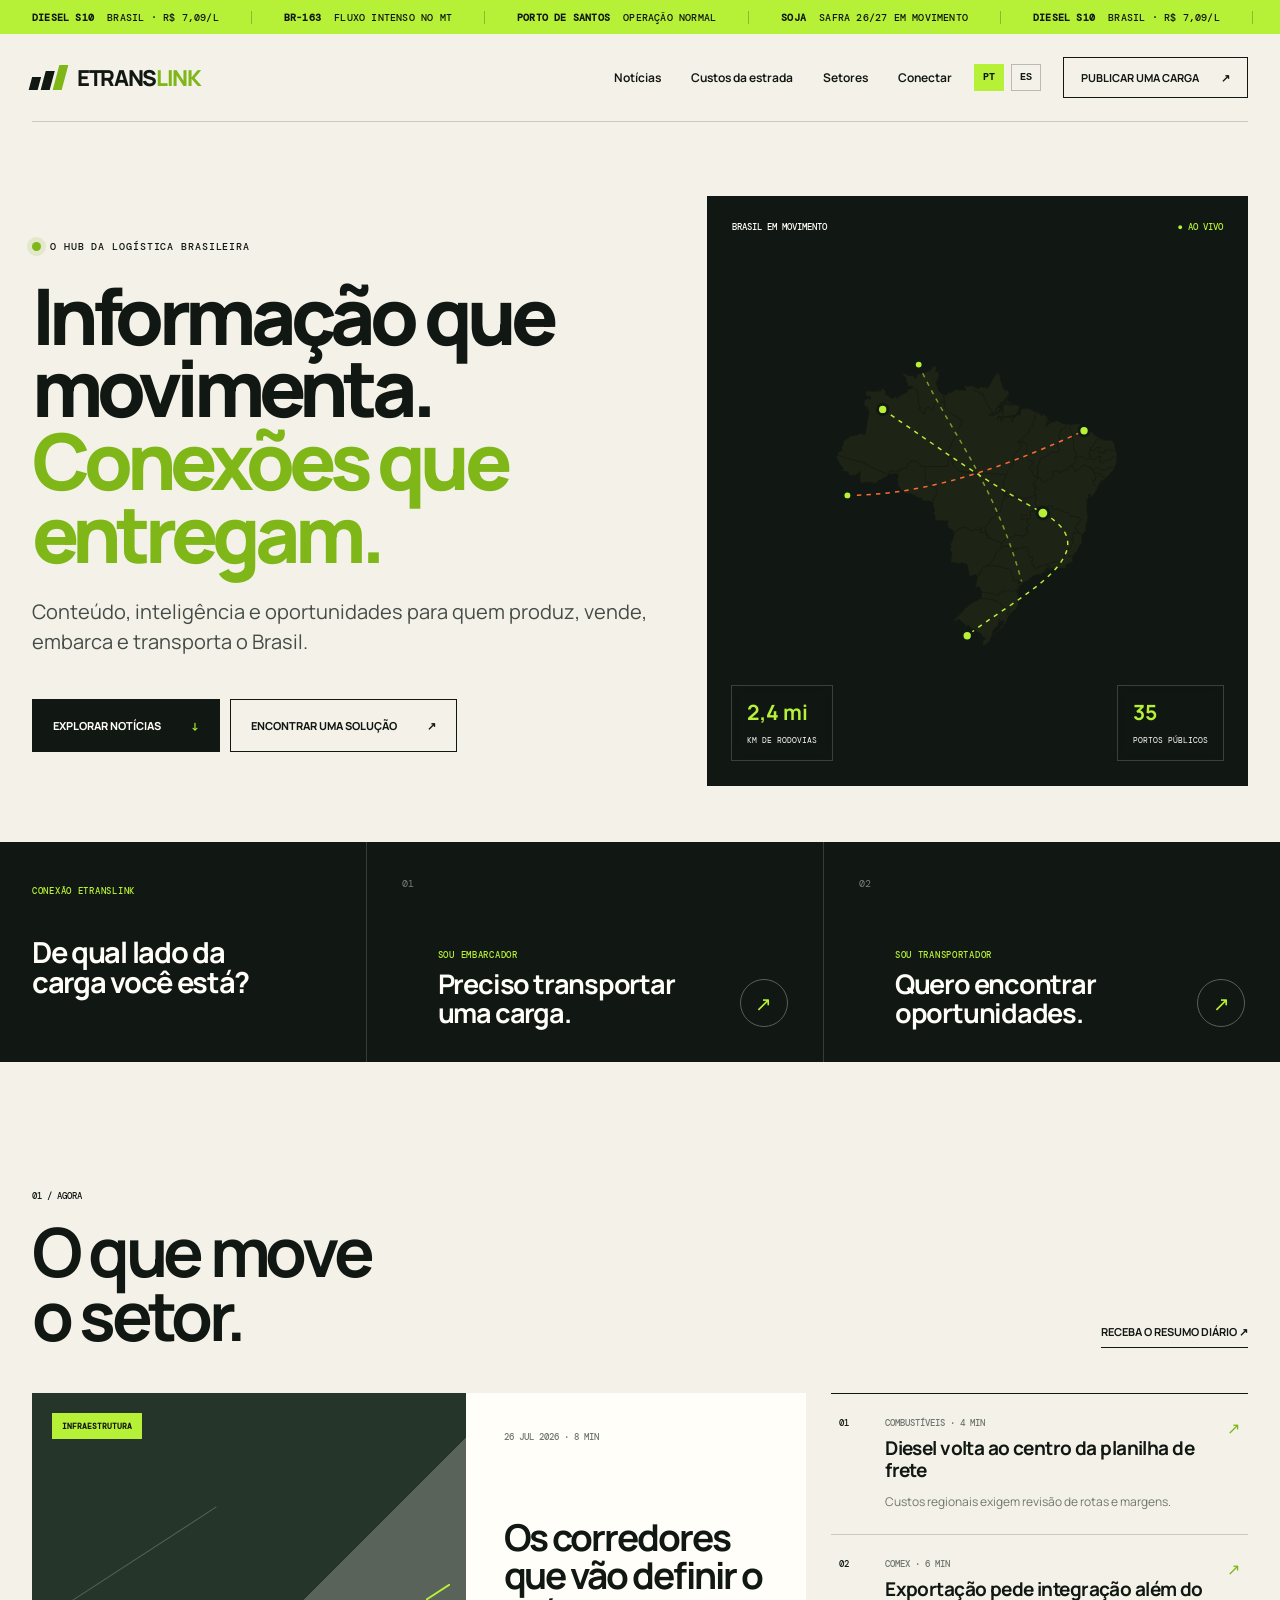
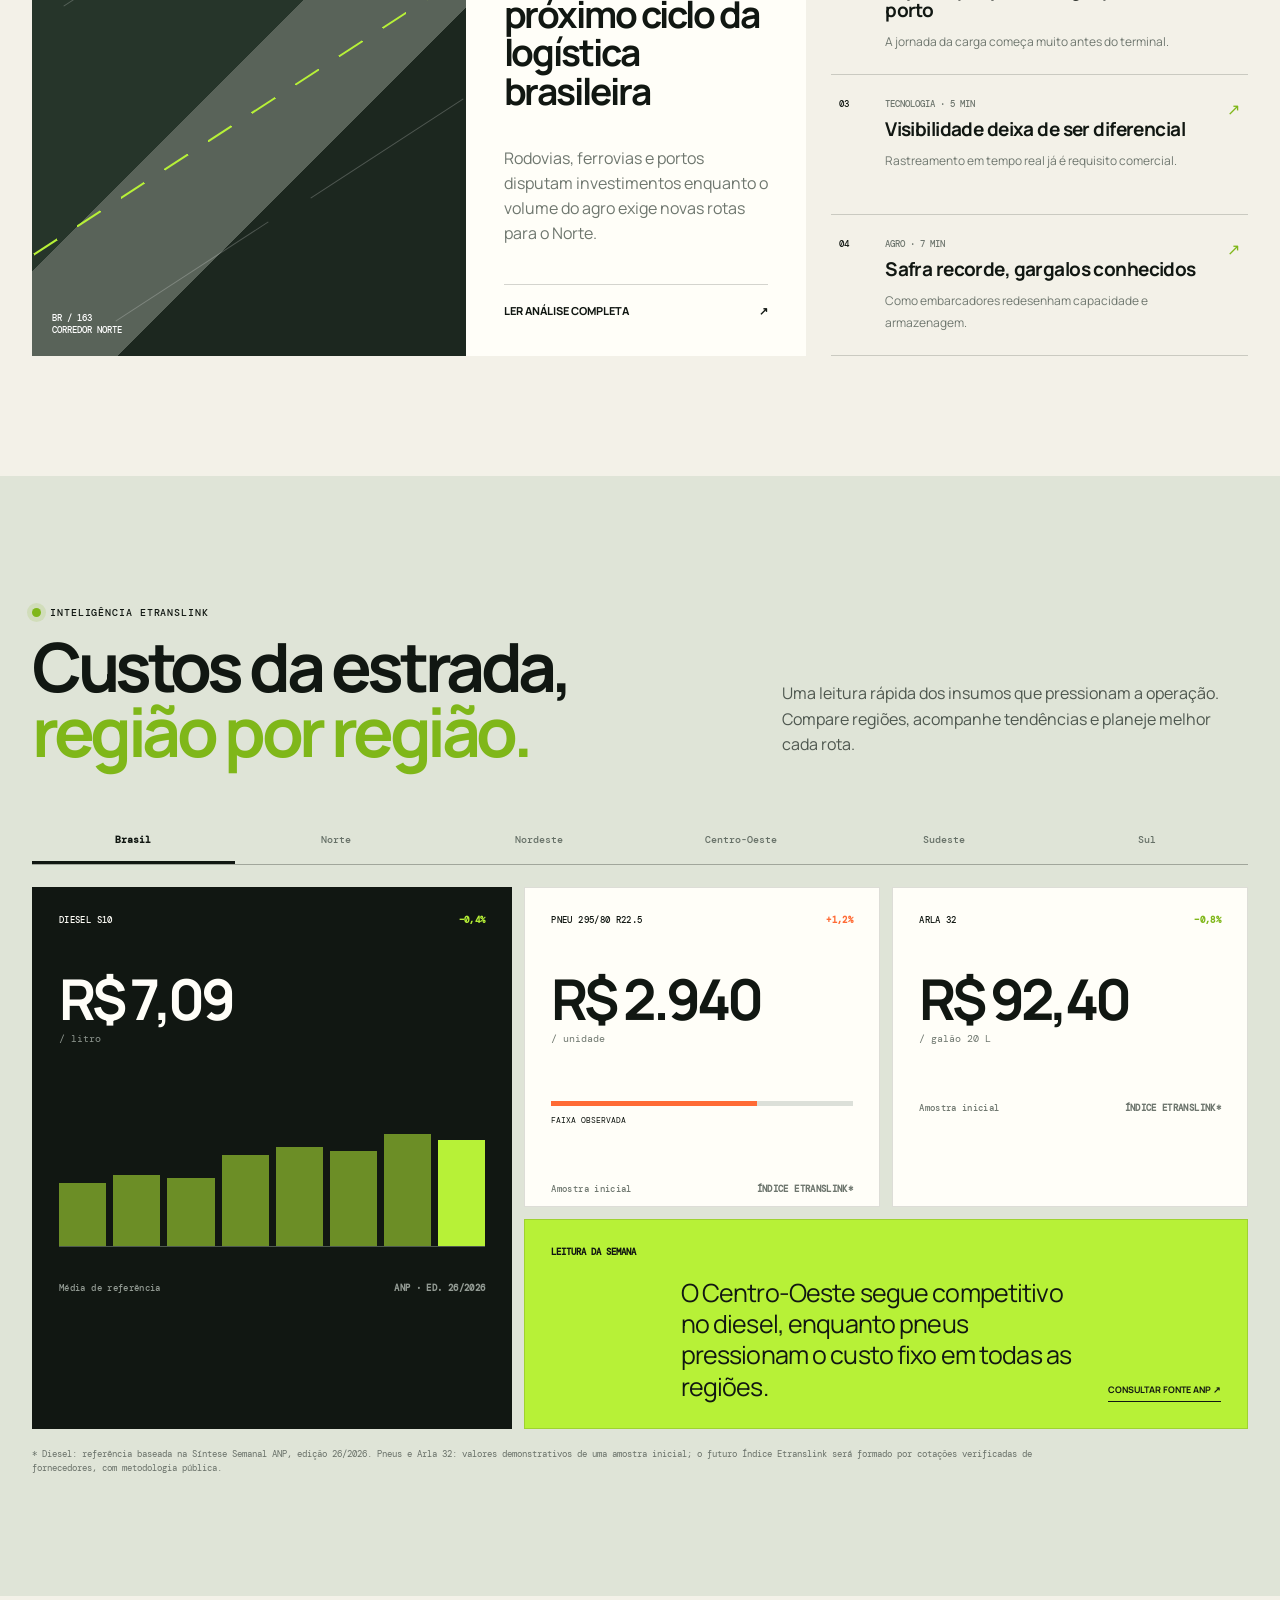
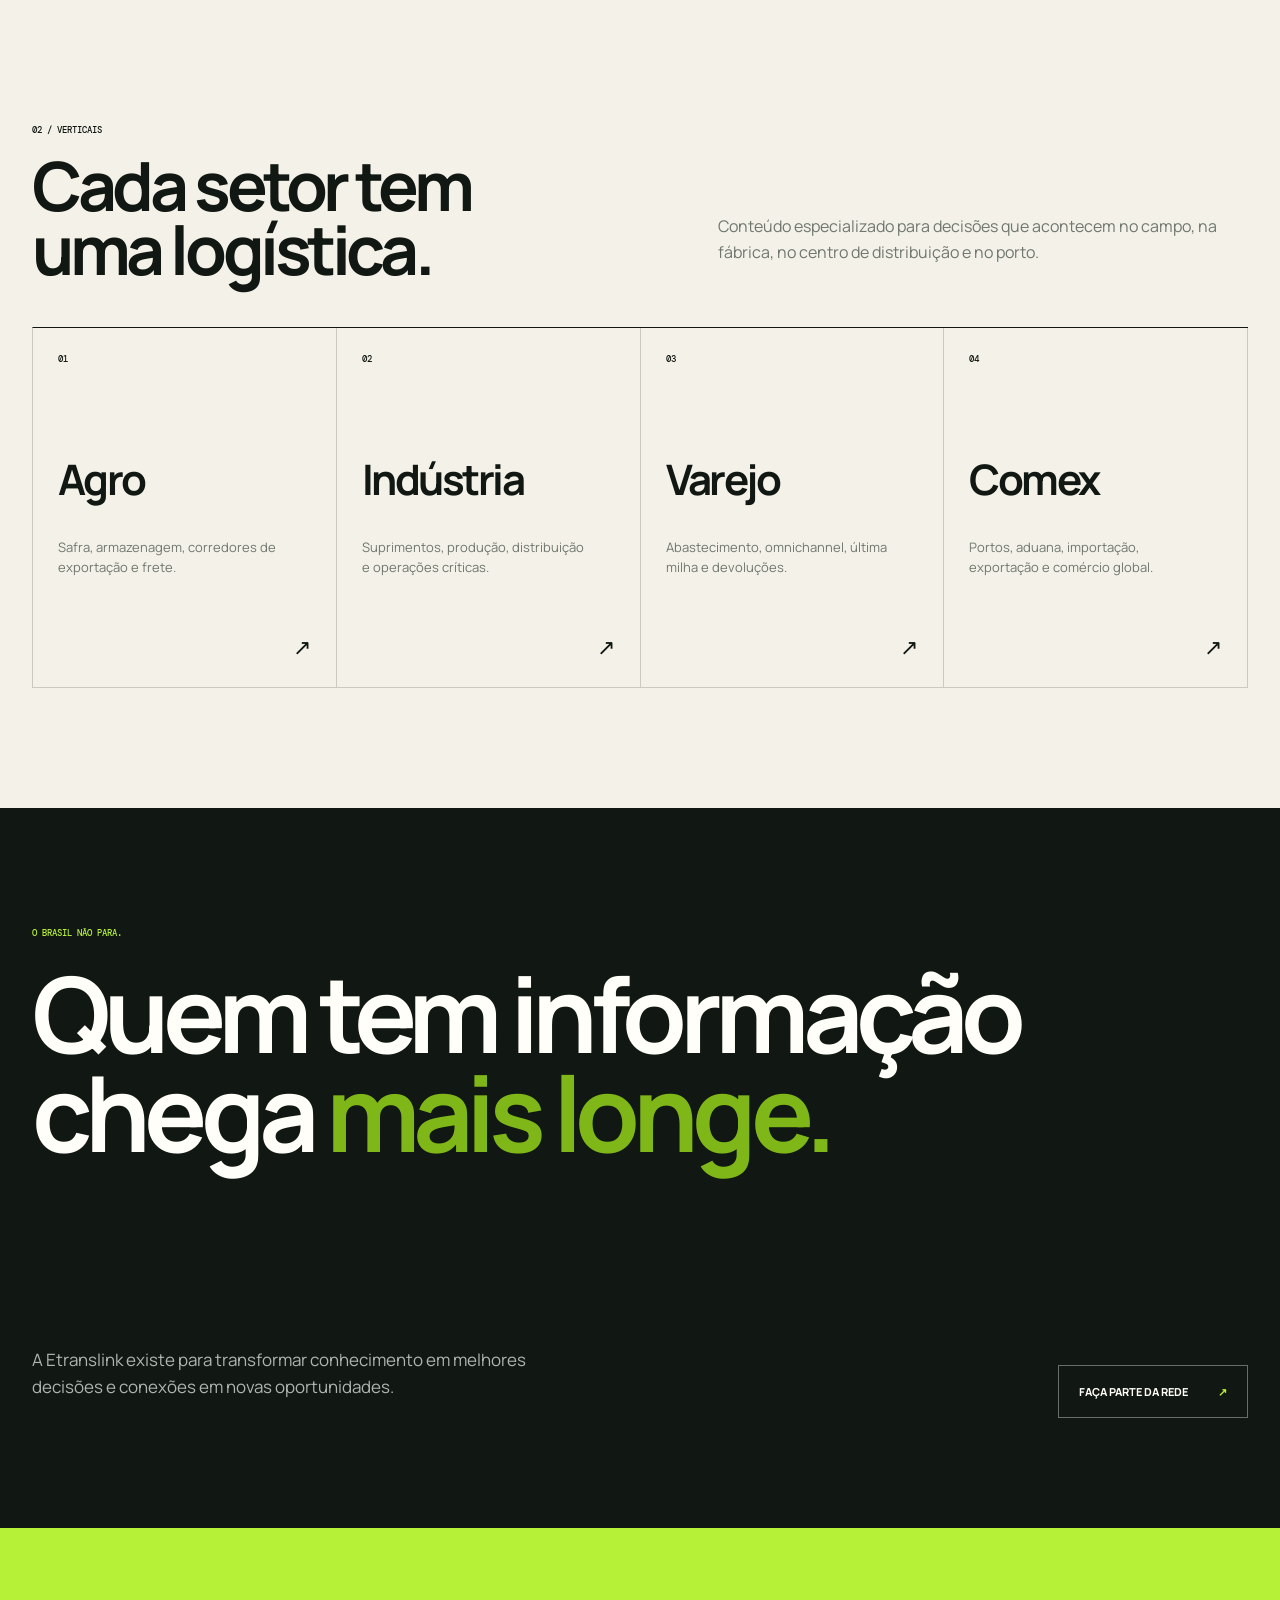
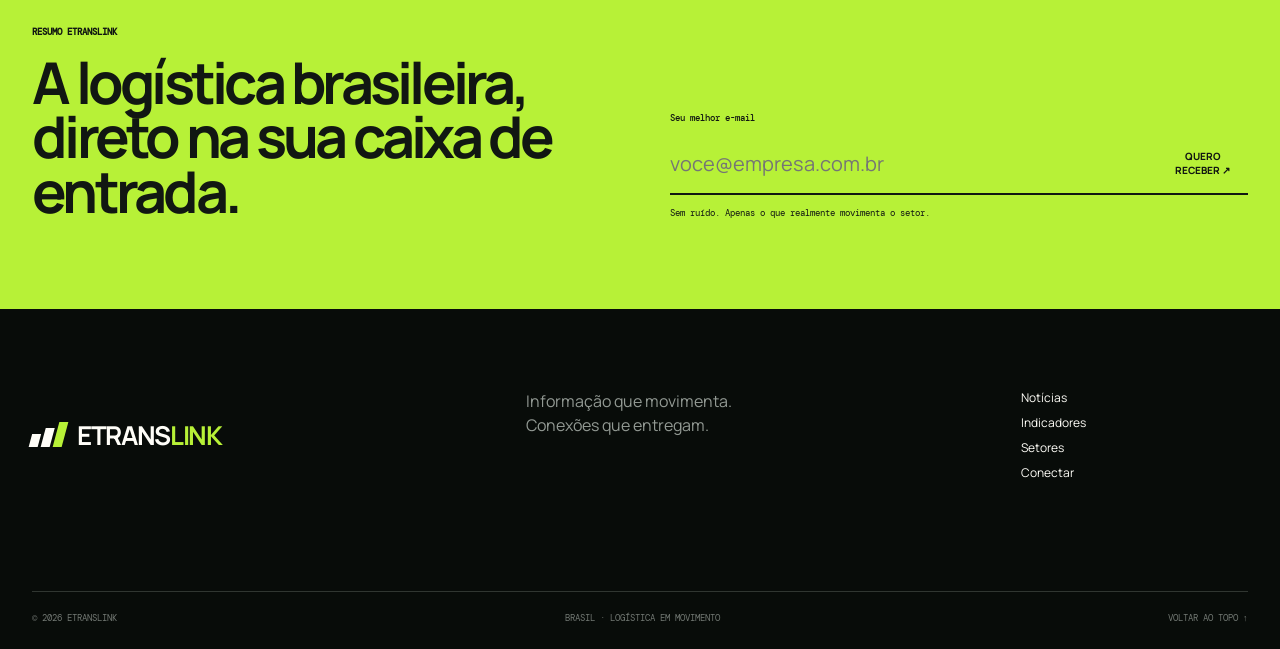
==== index.html @ 665f5305 "Launch Etranslink logistics platform" ====
<!doctype html>
<html lang="pt-BR">
  <head>
    <meta charset="utf-8" />
    <meta name="viewport" content="width=device-width, initial-scale=1" />
    <meta name="theme-color" content="#111712" />
    <meta name="description" content="Etranslink conecta quem produz, embarca e transporta o Brasil com notícias, inteligência de custos e oportunidades logísticas." />
    <meta name="robots" content="index, follow, max-image-preview:large, max-snippet:-1" />
    <title>Etranslink — Informação que movimenta. Conexões que entregam.</title>
    <link rel="canonical" href="https://etranslink.digital/pt-br/" />
    <link rel="alternate" hreflang="pt-BR" href="https://etranslink.digital/pt-br/" />
    <link rel="alternate" hreflang="es-419" href="https://etranslink.digital/es/" />
    <link rel="alternate" hreflang="x-default" href="https://etranslink.digital/pt-br/" />
    <meta property="og:type" content="website" />
    <meta property="og:site_name" content="Etranslink" />
    <meta property="og:title" content="Etranslink — O hub da logística brasileira" />
    <meta property="og:description" content="Notícias, custos da estrada e conexões entre embarcadores e transportadores." />
    <meta property="og:url" content="https://etranslink.digital/pt-br/" />
    <link rel="stylesheet" href="/styles.css?v=4" />
    <script src="/app.js?v=2" defer></script>
    <script type="application/ld+json">
      {
        "@context": "https://schema.org",
        "@type": "NewsMediaOrganization",
        "name": "Etranslink",
        "url": "https://etranslink.digital/",
        "description": "Portal de notícias, inteligência e negócios para a logística brasileira.",
        "areaServed": "BR",
        "knowsAbout": ["Logística", "Transporte rodoviário", "Supply chain", "Agronegócio", "Indústria", "Varejo", "Importação", "Exportação"]
      }
    </script>
  </head>
  <body>
    <a class="skip-link" href="#conteudo">Ir para o conteúdo</a>

    <div class="market-ticker" aria-label="Destaques do mercado">
      <div>
        <span><b>DIESEL S10</b> BRASIL · R$ 7,09/L</span>
        <span><b>BR-163</b> FLUXO INTENSO NO MT</span>
        <span><b>PORTO DE SANTOS</b> OPERAÇÃO NORMAL</span>
        <span><b>SOJA</b> SAFRA 26/27 EM MOVIMENTO</span>
        <span><b>DIESEL S10</b> BRASIL · R$ 7,09/L</span>
        <span><b>BR-163</b> FLUXO INTENSO NO MT</span>
      </div>
    </div>

    <header class="site-header">
      <a class="brand" href="/" aria-label="Etranslink — início">
        <span class="brand-mark" aria-hidden="true"><i></i><i></i><i></i></span>
        <span>ETRANS<em>LINK</em></span>
      </a>
      <nav class="main-nav" aria-label="Navegação principal">
        <a href="#noticias">Notícias</a>
        <a href="#custos">Custos da estrada</a>
        <a href="#setores">Setores</a>
        <a href="#conectar">Conectar</a>
      </nav>
      <nav class="language-nav" aria-label="Idiomas"><a href="/pt-br/" aria-current="page">PT</a><a href="/es/">ES</a></nav>
      <button class="menu-toggle" aria-expanded="false" aria-controls="mobile-nav">Menu</button>
      <a class="header-cta" href="#conectar">Publicar uma carga <span>↗</span></a>
    </header>
    <div class="mobile-nav" id="mobile-nav" hidden>
      <a href="#noticias">Notícias</a>
      <a href="#custos">Custos da estrada</a>
      <a href="#setores">Setores</a>
      <a href="#conectar">Conectar</a>
      <span class="mobile-languages"><a href="/pt-br/" aria-current="page">PT</a><a href="/es/">ES</a></span>
    </div>

    <main id="conteudo">
      <section class="hero">
        <div class="hero-copy">
          <p class="eyebrow"><span></span> O HUB DA LOGÍSTICA BRASILEIRA</p>
          <h1>Informação que movimenta.<br /><em>Conexões que entregam.</em></h1>
          <p class="hero-lead">
            Conteúdo, inteligência e oportunidades para quem produz, vende,
            embarca e transporta o Brasil.
          </p>
          <div class="hero-actions">
            <a class="button primary" href="#noticias">Explorar notícias <span>↓</span></a>
            <a class="button secondary" href="#conectar">Encontrar uma solução <span>↗</span></a>
          </div>
        </div>
        <div class="hero-network" aria-label="Representação da malha logística brasileira">
          <div class="network-label">BRASIL EM MOVIMENTO <b>● AO VIVO</b></div>
          <svg viewBox="0 0 600 560" role="img" aria-label="Mapa do Brasil conectado por rotas logísticas">
            <image class="brazil-map" href="/brazil-map.svg" x="92" y="28" width="410" height="505" preserveAspectRatio="xMidYMid meet" />
            <path class="route route-a" d="M171 152 C248 204 292 239 389 293 S350 409 286 460"/>
            <path class="route route-b" d="M123 269 C213 268 306 245 445 181"/>
            <path class="route route-c" d="M220 91 C259 178 322 247 360 386"/>
            <circle cx="171" cy="152" r="7"/><circle cx="389" cy="293" r="8"/>
            <circle cx="286" cy="460" r="7"/><circle cx="123" cy="269" r="6"/>
            <circle cx="445" cy="181" r="7"/><circle cx="220" cy="91" r="6"/>
          </svg>
          <div class="network-stat stat-one"><strong>2,4 mi</strong><span>km de rodovias</span></div>
          <div class="network-stat stat-two"><strong>35</strong><span>portos públicos</span></div>
          <div class="network-pulse"></div>
        </div>
      </section>

      <section class="quick-connect" id="conectar">
        <div class="quick-title">
          <span>CONEXÃO ETRANSLINK</span>
          <h2>De qual lado da carga você está?</h2>
        </div>
        <article>
          <span class="card-index">01</span>
          <div><p>SOU EMBARCADOR</p><h3>Preciso transportar uma carga.</h3></div>
          <button data-open-form="shipper" aria-label="Abrir formulário para embarcador">↗</button>
        </article>
        <article>
          <span class="card-index">02</span>
          <div><p>SOU TRANSPORTADOR</p><h3>Quero encontrar oportunidades.</h3></div>
          <button data-open-form="carrier" aria-label="Abrir formulário para transportador">↗</button>
        </article>
      </section>

      <section class="editorial" id="noticias">
        <div class="section-head">
          <div><span>01 / AGORA</span><h2>O que move<br />o setor.</h2></div>
          <a href="#newsletter">Receba o resumo diário ↗</a>
        </div>
        <div class="news-grid">
          <article class="lead-story">
            <div class="story-visual road-visual">
              <span class="story-tag">INFRAESTRUTURA</span>
              <div class="road-lines"><i></i><i></i><i></i></div>
              <span class="visual-code">BR / 163<br />CORREDOR NORTE</span>
            </div>
            <div class="story-copy">
              <p>26 JUL 2026 · 8 MIN</p>
              <h3>Os corredores que vão definir o próximo ciclo da logística brasileira</h3>
              <p>Rodovias, ferrovias e portos disputam investimentos enquanto o volume do agro exige novas rotas para o Norte.</p>
              <a href="#newsletter">Ler análise completa <span>↗</span></a>
            </div>
          </article>
          <div class="story-list">
            <article>
              <span class="number">01</span>
              <div><p>COMBUSTÍVEIS · 4 MIN</p><h3>Diesel volta ao centro da planilha de frete</h3><span>Custos regionais exigem revisão de rotas e margens.</span></div>
              <b>↗</b>
            </article>
            <article>
              <span class="number">02</span>
              <div><p>COMEX · 6 MIN</p><h3>Exportação pede integração além do porto</h3><span>A jornada da carga começa muito antes do terminal.</span></div>
              <b>↗</b>
            </article>
            <article>
              <span class="number">03</span>
              <div><p>TECNOLOGIA · 5 MIN</p><h3>Visibilidade deixa de ser diferencial</h3><span>Rastreamento em tempo real já é requisito comercial.</span></div>
              <b>↗</b>
            </article>
            <article>
              <span class="number">04</span>
              <div><p>AGRO · 7 MIN</p><h3>Safra recorde, gargalos conhecidos</h3><span>Como embarcadores redesenham capacidade e armazenagem.</span></div>
              <b>↗</b>
            </article>
          </div>
        </div>
      </section>

      <section class="cost-center" id="custos">
        <div class="cost-heading">
          <div>
            <p class="eyebrow"><span></span> INTELIGÊNCIA ETRANSLINK</p>
            <h2>Custos da estrada,<br /><em>região por região.</em></h2>
          </div>
          <p>Uma leitura rápida dos insumos que pressionam a operação. Compare regiões, acompanhe tendências e planeje melhor cada rota.</p>
        </div>

        <div class="region-tabs" role="tablist" aria-label="Selecione uma região">
          <button class="active" data-region="brasil" role="tab">Brasil</button>
          <button data-region="norte" role="tab">Norte</button>
          <button data-region="nordeste" role="tab">Nordeste</button>
          <button data-region="centro-oeste" role="tab">Centro-Oeste</button>
          <button data-region="sudeste" role="tab">Sudeste</button>
          <button data-region="sul" role="tab">Sul</button>
        </div>

        <div class="cost-bento">
          <article class="metric-card diesel-card">
            <div class="metric-top"><span>DIESEL S10</span><b class="trend" id="diesel-trend">−0,4%</b></div>
            <div class="metric-main"><strong id="diesel-price">R$ 7,09</strong><span>/ litro</span></div>
            <div class="spark-bars" aria-hidden="true"><i></i><i></i><i></i><i></i><i></i><i></i><i></i><i></i></div>
            <div class="metric-foot"><span>Média de referência</span><b>ANP · ED. 26/2026</b></div>
          </article>
          <article class="metric-card tire-card">
            <div class="metric-top"><span>PNEU 295/80 R22.5</span><b class="trend up" id="tire-trend">+1,2%</b></div>
            <div class="metric-main"><strong id="tire-price">R$ 2.940</strong><span>/ unidade</span></div>
            <div class="tire-gauge"><div><span id="tire-gauge"></span></div><small>FAIXA OBSERVADA</small></div>
            <div class="metric-foot"><span>Amostra inicial</span><b>ÍNDICE ETRANSLINK*</b></div>
          </article>
          <article class="metric-card arla-card">
            <div class="metric-top"><span>ARLA 32</span><b class="trend" id="arla-trend">−0,8%</b></div>
            <div class="metric-main"><strong id="arla-price">R$ 92,40</strong><span>/ galão 20 L</span></div>
            <div class="drop-visual" aria-hidden="true"><span>32</span></div>
            <div class="metric-foot"><span>Amostra inicial</span><b>ÍNDICE ETRANSLINK*</b></div>
          </article>
          <article class="metric-card insight-card">
            <span>LEITURA DA SEMANA</span>
            <blockquote id="region-insight">O Centro-Oeste segue competitivo no diesel, enquanto pneus pressionam o custo fixo em todas as regiões.</blockquote>
            <a href="https://www.gov.br/anp/pt-br/assuntos/precos-e-defesa-da-concorrencia/precos/levantamento-de-precos-de-combustiveis-ultimas-semanas-pesquisadas" target="_blank" rel="noopener noreferrer">Consultar fonte ANP ↗</a>
          </article>
        </div>
        <p class="data-note">* Diesel: referência baseada na Síntese Semanal ANP, edição 26/2026. Pneus e Arla 32: valores demonstrativos de uma amostra inicial; o futuro Índice Etranslink será formado por cotações verificadas de fornecedores, com metodologia pública.</p>
      </section>

      <section class="sectors" id="setores">
        <div class="section-head">
          <div><span>02 / VERTICAIS</span><h2>Cada setor tem<br />uma logística.</h2></div>
          <p>Conteúdo especializado para decisões que acontecem no campo, na fábrica, no centro de distribuição e no porto.</p>
        </div>
        <div class="sector-grid">
          <a href="#newsletter"><span>01</span><h3>Agro</h3><p>Safra, armazenagem, corredores de exportação e frete.</p><b>↗</b></a>
          <a href="#newsletter"><span>02</span><h3>Indústria</h3><p>Suprimentos, produção, distribuição e operações críticas.</p><b>↗</b></a>
          <a href="#newsletter"><span>03</span><h3>Varejo</h3><p>Abastecimento, omnichannel, última milha e devoluções.</p><b>↗</b></a>
          <a href="#newsletter"><span>04</span><h3>Comex</h3><p>Portos, aduana, importação, exportação e comércio global.</p><b>↗</b></a>
        </div>
      </section>

      <section class="manifesto">
        <p>O BRASIL NÃO PARA.</p>
        <h2>Quem tem informação<br />chega <em>mais longe.</em></h2>
        <div class="manifesto-bottom">
          <p>A Etranslink existe para transformar conhecimento em melhores decisões e conexões em novas oportunidades.</p>
          <a class="button primary" href="#conectar">Faça parte da rede <span>↗</span></a>
        </div>
      </section>

      <section class="newsletter" id="newsletter">
        <div><span>RESUMO ETRANSLINK</span><h2>A logística brasileira,<br />direto na sua caixa de entrada.</h2></div>
        <form id="newsletter-form">
          <label for="newsletter-email">Seu melhor e-mail</label>
          <div><input id="newsletter-email" type="email" placeholder="voce@empresa.com.br" required /><button type="submit">Quero receber ↗</button></div>
          <small>Sem ruído. Apenas o que realmente movimenta o setor.</small>
        </form>
      </section>
    </main>

    <footer>
      <div class="footer-brand"><span class="brand-mark" aria-hidden="true"><i></i><i></i><i></i></span><strong>ETRANS<em>LINK</em></strong></div>
      <p>Informação que movimenta.<br />Conexões que entregam.</p>
      <div><a href="#noticias">Notícias</a><a href="#custos">Indicadores</a><a href="#setores">Setores</a><a href="#conectar">Conectar</a></div>
      <div class="footer-bottom"><span>© 2026 ETRANSLINK</span><span>BRASIL · LOGÍSTICA EM MOVIMENTO</span><a href="#conteudo">VOLTAR AO TOPO ↑</a></div>
    </footer>

    <dialog class="connection-dialog" id="connection-dialog">
      <button class="dialog-close" aria-label="Fechar formulário">×</button>
      <p class="eyebrow"><span></span> CONEXÃO ETRANSLINK</p>
      <h2 id="dialog-title">Conte sobre sua carga.</h2>
      <p id="dialog-description">Preencha os dados iniciais. A mensagem será organizada para você continuar o atendimento pelo WhatsApp.</p>
      <form id="connection-form">
        <input type="hidden" id="profile-type" value="Embarcador" />
        <label>Nome ou empresa<input id="contact-name" required placeholder="Como podemos chamar você?" /></label>
        <div class="form-row">
          <label>Origem<input id="cargo-origin" required placeholder="Cidade / UF" /></label>
          <label>Destino<input id="cargo-destination" required placeholder="Cidade / UF" /></label>
        </div>
        <label>O que você precisa?<textarea id="cargo-details" required placeholder="Tipo de carga, veículo, frequência ou área de atuação"></textarea></label>
        <button class="button primary" type="submit">Continuar pelo WhatsApp <span>↗</span></button>
      </form>
    </dialog>

    <div class="toast" id="toast" role="status" aria-live="polite"></div>
  </body>
</html>
---- styles.css ----
@import url("https://fonts.googleapis.com/css2?family=DM+Mono:wght@400;500&family=Manrope:wght@400;500;600;700;800&display=swap");

:root {
  --ink: #111712;
  --paper: #f3f1e8;
  --white: #fffef8;
  --green: #b7f137;
  --green-dark: #7fb719;
  --orange: #ff6b35;
  --deep-ink: #0d1510;
  --forest: #162119;
  --signal-green: #d1ff43;
  --text-inverse: #f7f8f3;
  --text-inverse-muted: #b5c0b7;
  --muted: #6f776f;
  --line: rgba(17, 23, 18, 0.18);
  --page: min(1480px, calc(100% - 64px));
}

* { box-sizing: border-box; }
html { scroll-behavior: smooth; }
body {
  margin: 0;
  overflow-x: hidden;
  background: var(--paper);
  color: var(--ink);
  font-family: "Manrope", Arial, sans-serif;
  text-rendering: optimizeLegibility;
}
a { color: inherit; text-decoration: none; }
button, input, textarea { font: inherit; }
button { color: inherit; }
.skip-link {
  position: fixed; z-index: 2000; top: 8px; left: 8px;
  padding: 10px 14px; background: var(--green); color: var(--ink);
  transform: translateY(-150%);
}
.skip-link:focus { transform: none; }

.market-ticker {
  height: 34px; overflow: hidden; background: var(--green);
  font: 500 10px "DM Mono", monospace; letter-spacing: .02em;
}
.market-ticker > div {
  width: max-content; height: 100%; display: flex; align-items: center;
  animation: ticker 35s linear infinite;
}
.market-ticker span { padding: 0 32px; border-right: 1px solid rgba(17,23,18,.25); }
.market-ticker b { margin-right: 7px; }
@keyframes ticker { to { transform: translateX(-50%); } }

.site-header {
  width: var(--page); height: 88px; margin: auto;
  display: grid; grid-template-columns: 1fr auto auto auto; gap: 22px; align-items: center;
  border-bottom: 1px solid var(--line);
}
.brand, .footer-brand { display: flex; align-items: center; gap: 11px; font-size: 22px; font-weight: 800; letter-spacing: -.06em; }
.brand em, .footer-brand em { color: var(--green-dark); font-style: normal; }
.brand-mark { width: 34px; height: 25px; display: flex; align-items: flex-end; gap: 3px; transform: skewX(-15deg); }
.brand-mark i { display: block; width: 9px; background: var(--ink); }
.brand-mark i:nth-child(1) { height: 13px; }
.brand-mark i:nth-child(2) { height: 19px; }
.brand-mark i:nth-child(3) { height: 25px; background: var(--green-dark); }
.main-nav { display: flex; gap: 30px; font-size: 12px; font-weight: 650; }
.language-nav { display: flex; gap: 7px; font: 700 10px "Space Mono", monospace; }
.language-nav a { padding: 7px 8px; border: 1px solid rgba(17,23,18,.25); }
.language-nav a[aria-current="page"] { color: var(--ink); background: var(--green); border-color: var(--green); }
.mobile-languages { display: flex; gap: 8px; padding-top: 10px; border-top: 1px solid rgba(255,255,255,.18); }
.mobile-languages a { padding: 7px 12px; border: 1px solid rgba(255,255,255,.28); }
.mobile-languages a[aria-current="page"] { color: var(--ink); background: var(--green); }
.main-nav a { position: relative; }
.main-nav a::after { content: ""; position: absolute; left: 0; right: 100%; bottom: -7px; height: 2px; background: var(--green-dark); transition: right .2s; }
.main-nav a:hover::after { right: 0; }
.header-cta { justify-self: end; padding: 12px 17px; border: 1px solid var(--ink); font-size: 11px; font-weight: 700; text-transform: uppercase; }
.header-cta span { margin-left: 20px; }
.menu-toggle, .mobile-nav { display: none; }

.hero {
  width: var(--page); min-height: 720px; margin: auto; padding: 74px 0 56px;
  display: grid; grid-template-columns: 1.08fr .92fr; gap: 40px;
}
.hero-copy { align-self: center; }
.eyebrow { display: flex; align-items: center; gap: 9px; font: 500 10px "DM Mono", monospace; letter-spacing: .09em; }
.eyebrow > span { width: 9px; height: 9px; border-radius: 50%; background: var(--green-dark); box-shadow: 0 0 0 5px rgba(127,183,25,.15); }
.hero h1 {
  max-width: 850px; margin: 26px 0 28px; font-size: clamp(58px, 6.1vw, 102px);
  line-height: .93; letter-spacing: -.075em; font-weight: 800;
}
.hero h1 em, .cost-heading h2 em, .manifesto h2 em { color: var(--green-dark); font-style: normal; }
.hero-lead { max-width: 650px; font-size: 20px; line-height: 1.5; color: #454c46; }
.hero-actions { margin-top: 42px; display: flex; gap: 10px; }
.button {
  min-height: 53px; padding: 0 20px; display: inline-flex; align-items: center; justify-content: space-between; gap: 30px;
  border: 1px solid var(--ink); font-size: 11px; font-weight: 750; text-transform: uppercase; cursor: pointer;
}
.button.primary { background: var(--ink); color: var(--white); }
.button.primary span { color: var(--green); }
.button.secondary { background: transparent; }
.hero-network {
  position: relative; min-height: 580px; overflow: hidden;
  background: var(--ink); color: var(--white);
}
.network-label { position: absolute; z-index: 2; top: 25px; left: 25px; right: 25px; display: flex; justify-content: space-between; font: 500 9px "DM Mono", monospace; }
.network-label b { color: var(--green); font-weight: 500; }
.hero-network svg { width: 100%; height: 100%; padding: 55px 50px 30px; }
.country { fill: #1a251c; stroke: rgba(183,241,55,.45); stroke-width: 1; }
.brazil-map, .south-america-map { opacity: .38; filter: invert(90%) sepia(22%) saturate(722%) hue-rotate(36deg) brightness(96%); }
.country-price-grid { margin-top: 55px; display: grid; grid-template-columns: repeat(4, 1fr); border-top: 1px solid rgba(255,255,255,.22); border-left: 1px solid rgba(255,255,255,.22); }
.country-price-grid article { min-height: 190px; padding: 22px; display: flex; flex-direction: column; justify-content: space-between; border-right: 1px solid rgba(255,255,255,.22); border-bottom: 1px solid rgba(255,255,255,.22); }
.country-price-grid span, .country-price-grid small, .continental-insight span { font: 500 9px "DM Mono", monospace; letter-spacing: .05em; }
.country-price-grid strong { color: var(--green); font-size: clamp(25px, 2.5vw, 40px); letter-spacing: -.05em; }
.country-price-grid small { color: rgba(255,255,255,.58); line-height: 1.5; }
.continental-insight { margin-top: 18px; padding: 30px; display: grid; grid-template-columns: .6fr 1.4fr; gap: 30px; color: var(--ink); background: var(--green); }
.continental-insight blockquote { max-width: 800px; margin: 0; font-size: clamp(20px, 2.5vw, 35px); line-height: 1.15; letter-spacing: -.04em; }
.south-america-cost { color: var(--text-inverse); background: var(--deep-ink); }
.south-america-cost .cost-heading > p { color: #bdc8bf; }
.south-america-cost .eyebrow { color: var(--signal-green); }
.south-america-cost .country-price-grid { border-color: #405044; }
.south-america-cost .country-price-grid article {
  color: var(--text-inverse);
  background: var(--forest);
  border-color: #405044;
  transition: background .2s ease, transform .2s ease;
}
.south-america-cost .country-price-grid article:hover { z-index: 1; background: #1d2b20; transform: translateY(-3px); }
.south-america-cost .country-price-grid span { color: var(--text-inverse); font-weight: 600; }
.south-america-cost .country-price-grid strong { color: var(--signal-green); }
.south-america-cost .country-price-grid small { color: var(--text-inverse-muted); }
.south-america-cost .continental-insight { color: var(--deep-ink); background: var(--signal-green); }
.south-america-cost .data-note { color: #aeb9b0; }
.route { fill: none; stroke: var(--green); stroke-width: 2; stroke-dasharray: 6 7; animation: dash 18s linear infinite; }
.route-b { stroke: var(--orange); animation-duration: 25s; }
.route-c { opacity: .6; animation-duration: 12s; }
.hero-network circle { fill: var(--green); stroke: var(--ink); stroke-width: 4; }
@keyframes dash { to { stroke-dashoffset: -200; } }
.network-stat { position: absolute; z-index: 2; padding: 12px 15px; border: 1px solid rgba(255,255,255,.18); background: rgba(17,23,18,.82); backdrop-filter: blur(5px); }
.network-stat strong { display: block; color: var(--green); font-size: 21px; }
.network-stat span { font: 400 8px "DM Mono", monospace; text-transform: uppercase; }
.stat-one { left: 24px; bottom: 25px; }
.stat-two { right: 24px; bottom: 25px; }

.quick-connect {
  display: grid; grid-template-columns: .8fr 1fr 1fr; background: var(--ink); color: var(--white);
}
.quick-title, .quick-connect article { min-height: 220px; padding: 35px max(32px, calc((100vw - 1480px) / 2)); }
.quick-title { padding-right: 35px; }
.quick-title span, .quick-connect article p { color: var(--green); font: 500 9px "DM Mono", monospace; letter-spacing: .08em; }
.quick-title h2 { margin: 38px 0 0; max-width: 260px; font-size: 29px; line-height: 1.05; letter-spacing: -.045em; }
.quick-connect article {
  padding-left: 35px; padding-right: 35px; display: grid; grid-template-columns: auto 1fr auto; gap: 24px; align-items: end;
  border-left: 1px solid rgba(255,255,255,.16); transition: background .25s;
}
.quick-connect article:hover { background: #1a241c; }
.card-index { align-self: start; font: 400 10px "DM Mono", monospace; color: #788078; }
.quick-connect article h3 { max-width: 290px; margin: 8px 0 0; font-size: 27px; line-height: 1.05; letter-spacing: -.045em; }
.quick-connect article button { width: 48px; height: 48px; border: 1px solid #586059; border-radius: 50%; background: transparent; color: var(--green); font-size: 20px; cursor: pointer; }

.editorial, .cost-center, .sectors { width: var(--page); margin: auto; padding: 120px 0; }
.section-head { margin-bottom: 45px; display: grid; grid-template-columns: 1fr 1fr; align-items: end; gap: 40px; }
.section-head > div > span, .cost-heading + *, .quick-title > span { font: 500 9px "DM Mono", monospace; }
.section-head h2, .cost-heading h2, .manifesto h2, .newsletter h2 { margin: 15px 0 0; font-size: clamp(46px, 5.3vw, 80px); line-height: .95; letter-spacing: -.065em; }
.section-head > a { justify-self: end; padding-bottom: 8px; border-bottom: 1px solid var(--ink); font-size: 11px; font-weight: 700; text-transform: uppercase; }
.news-grid { display: grid; grid-template-columns: 1.3fr .7fr; gap: 25px; }
.lead-story { display: grid; grid-template-columns: 1.12fr .88fr; min-height: 560px; background: var(--white); }
.story-visual { position: relative; overflow: hidden; min-height: 430px; background: #cad0c5; }
.story-tag { position: absolute; z-index: 2; top: 20px; left: 20px; padding: 8px 10px; background: var(--green); font: 600 8px "DM Mono", monospace; }
.road-lines { position: absolute; inset: 0; background: linear-gradient(135deg, #26352a 0 48%, #596359 48% 65%, #1c271f 65%); }
.road-lines::before { content: ""; position: absolute; width: 190%; height: 2px; left: -35%; top: 52%; background: repeating-linear-gradient(90deg, var(--green) 0 28px, transparent 28px 52px); transform: rotate(-33deg); }
.road-lines i { position: absolute; width: 42%; height: 1px; background: rgba(255,255,255,.22); transform: rotate(-33deg); }
.road-lines i:nth-child(1) { left: 4%; top: 29%; }.road-lines i:nth-child(2) { right: -3%; top: 63%; }.road-lines i:nth-child(3) { left: 16%; bottom: 15%; }
.visual-code { position: absolute; z-index: 2; bottom: 20px; left: 20px; color: white; font: 500 9px "DM Mono", monospace; }
.story-copy { padding: 38px; display: flex; flex-direction: column; }
.story-copy > p:first-child, .story-list article p { margin: 0; font: 500 9px "DM Mono", monospace; color: var(--muted); }
.story-copy h3 { margin: 75px 0 20px; font-size: 37px; line-height: 1.04; letter-spacing: -.055em; }
.story-copy > p:not(:first-child) { color: var(--muted); line-height: 1.55; }
.story-copy a { margin-top: auto; padding-top: 18px; display: flex; justify-content: space-between; border-top: 1px solid var(--line); font-size: 11px; font-weight: 750; text-transform: uppercase; }
.story-list { border-top: 1px solid var(--ink); }
.story-list article { min-height: 140px; padding: 23px 8px; display: grid; grid-template-columns: 28px 1fr auto; gap: 18px; border-bottom: 1px solid var(--line); }
.story-list .number { font: 500 9px "DM Mono", monospace; }
.story-list h3 { margin: 9px 0 7px; font-size: 19px; line-height: 1.15; letter-spacing: -.03em; }
.story-list article div > span { color: var(--muted); font-size: 12px; }
.story-list article > b { color: var(--green-dark); font-weight: 500; }

.cost-center { width: 100%; padding: 120px max(32px, calc((100% - 1480px) / 2)); background: #dfe4d7; }
.cost-heading { display: grid; grid-template-columns: 1.2fr .8fr; gap: 50px; align-items: end; }
.cost-heading > p { max-width: 570px; margin: 0 0 5px auto; color: #4e574f; font-size: 16px; line-height: 1.6; }
.region-tabs { margin: 55px 0 22px; display: flex; overflow-x: auto; border-bottom: 1px solid rgba(17,23,18,.3); }
.region-tabs button { flex: 1; min-width: 110px; padding: 15px 12px; border: 0; border-bottom: 3px solid transparent; background: transparent; color: #667067; font: 500 10px "DM Mono", monospace; cursor: pointer; }
.region-tabs button.active { border-color: var(--ink); color: var(--ink); font-weight: 600; }
.cost-bento { display: grid; grid-template-columns: 1.35fr 1fr 1fr; grid-template-rows: 320px 210px; gap: 12px; }
.metric-card { padding: 26px; background: var(--white); border: 1px solid rgba(17,23,18,.14); }
.diesel-card { grid-row: span 2; background: var(--ink); color: var(--white); }
.insight-card { grid-column: 2 / 4; background: var(--green); }
.metric-top, .metric-foot { display: flex; justify-content: space-between; font: 500 9px "DM Mono", monospace; letter-spacing: .04em; }
.trend { color: var(--green-dark); }.diesel-card .trend { color: var(--green); }.trend.up { color: var(--orange); }
.metric-main { margin-top: 48px; }
.metric-main strong { display: block; font-size: clamp(43px, 4.4vw, 70px); line-height: .9; letter-spacing: -.07em; }
.metric-main span { color: var(--muted); font: 400 10px "DM Mono", monospace; }
.diesel-card .metric-main span { color: #8d958e; }
.spark-bars { height: 140px; margin: 60px 0 35px; display: flex; align-items: end; gap: 7px; border-bottom: 1px solid #4e594f; }
.spark-bars i { flex: 1; height: 45%; background: var(--green); opacity: .55; transition: height .4s; }
.spark-bars i:nth-child(2) { height: 51%; }.spark-bars i:nth-child(3) { height: 49%; }.spark-bars i:nth-child(4) { height: 65%; }.spark-bars i:nth-child(5) { height: 71%; }.spark-bars i:nth-child(6) { height: 68%; }.spark-bars i:nth-child(7) { height: 80%; }.spark-bars i:nth-child(8) { height: 76%; opacity: 1; }
.metric-foot { margin-top: auto; color: #929a93; }
.tire-gauge { margin-top: 54px; }
.tire-gauge > div { height: 5px; background: #dce0d9; }
.tire-gauge > div span { display: block; width: 68%; height: 100%; background: var(--orange); transition: width .4s; }
.tire-gauge small { font: 400 8px "DM Mono", monospace; }
.tire-card .metric-foot, .arla-card .metric-foot { margin-top: 55px; color: var(--muted); }
.drop-visual { position: absolute; display: none; }
.insight-card { display: grid; grid-template-columns: .3fr 1.2fr auto; gap: 30px; align-items: end; }
.insight-card > span { align-self: start; font: 600 9px "DM Mono", monospace; }
.insight-card blockquote { margin: 0; font-size: 25px; line-height: 1.25; letter-spacing: -.035em; }
.insight-card a { padding-bottom: 5px; border-bottom: 1px solid var(--ink); font-size: 9px; font-weight: 700; text-transform: uppercase; }
.data-note { max-width: 1040px; margin: 18px 0 0; color: #687068; font: 400 9px/1.6 "DM Mono", monospace; }

.sectors .section-head > p { max-width: 530px; justify-self: end; color: var(--muted); line-height: 1.6; }
.sector-grid { display: grid; grid-template-columns: repeat(4, 1fr); border-top: 1px solid var(--ink); border-left: 1px solid var(--line); }
.sector-grid a { min-height: 360px; padding: 25px; display: flex; flex-direction: column; border-right: 1px solid var(--line); border-bottom: 1px solid var(--line); transition: background .25s; }
.sector-grid a:hover { background: var(--green); }
.sector-grid span { font: 500 9px "DM Mono", monospace; }
.sector-grid h3 { margin: 85px 0 16px; font-size: 42px; letter-spacing: -.06em; }
.sector-grid p { max-width: 230px; color: var(--muted); font-size: 13px; line-height: 1.55; }
.sector-grid b { margin-top: auto; align-self: end; font-size: 22px; font-weight: 400; }
.manifesto { min-height: 720px; padding: 110px max(32px, calc((100% - 1480px) / 2)); display: flex; flex-direction: column; background: var(--ink); color: var(--white); }
.manifesto > p { color: var(--green); font: 500 9px "DM Mono", monospace; }
.manifesto h2 { font-size: clamp(62px, 8.2vw, 128px); }
.manifesto-bottom { margin-top: auto; display: flex; align-items: end; justify-content: space-between; }
.manifesto-bottom > p { max-width: 510px; color: #aeb5af; font-size: 17px; line-height: 1.6; }
.manifesto .button { border-color: #667068; }
.newsletter { padding: 90px max(32px, calc((100% - 1480px) / 2)); display: grid; grid-template-columns: 1fr 1fr; gap: 60px; background: var(--green); }
.newsletter > div > span { font: 600 9px "DM Mono", monospace; }
.newsletter h2 { font-size: clamp(38px, 4.5vw, 68px); }
.newsletter form { align-self: end; }
.newsletter label { display: block; margin-bottom: 10px; font: 500 9px "DM Mono", monospace; }
.newsletter form > div { display: flex; border-bottom: 2px solid var(--ink); }
.newsletter input { width: 100%; padding: 16px 0; border: 0; outline: 0; background: transparent; font-size: 20px; }
.newsletter button { border: 0; background: transparent; font-size: 10px; font-weight: 750; text-transform: uppercase; cursor: pointer; }
.newsletter small { display: block; margin-top: 12px; font: 400 9px "DM Mono", monospace; }
footer { padding: 80px max(32px, calc((100% - 1480px) / 2)) 25px; display: grid; grid-template-columns: 1fr 1fr .5fr; gap: 40px; background: #080c09; color: var(--white); }
.footer-brand .brand-mark i { background: var(--white); }.footer-brand .brand-mark i:last-child { background: var(--green); }
.footer-brand strong { font-size: 26px; }.footer-brand em { color: var(--green); }
footer > p { margin: 0; color: #929993; line-height: 1.5; }
footer > div:nth-child(3) { display: grid; gap: 8px; font-size: 12px; }
.footer-bottom { grid-column: 1 / -1; margin-top: 70px; padding-top: 20px; display: flex; justify-content: space-between; border-top: 1px solid #303631; color: #727873; font: 400 9px "DM Mono", monospace; }
.connection-dialog { width: min(680px, calc(100% - 30px)); padding: 42px; border: 0; background: var(--paper); color: var(--ink); }
.connection-dialog::backdrop { background: rgba(8,12,9,.75); backdrop-filter: blur(5px); }
.dialog-close { position: absolute; top: 17px; right: 20px; border: 0; background: transparent; font-size: 28px; cursor: pointer; }
.connection-dialog h2 { margin: 25px 0 8px; font-size: 44px; letter-spacing: -.06em; }
.connection-dialog > p:not(.eyebrow) { color: var(--muted); line-height: 1.5; }
.connection-dialog form { margin-top: 30px; display: grid; gap: 17px; }
.connection-dialog label { display: grid; gap: 7px; font: 500 9px "DM Mono", monospace; text-transform: uppercase; }
.connection-dialog input, .connection-dialog textarea { width: 100%; padding: 13px 0; border: 0; border-bottom: 1px solid #9ca19b; outline: 0; background: transparent; font-family: "Manrope", sans-serif; font-size: 15px; text-transform: none; }
.connection-dialog textarea { min-height: 90px; resize: vertical; }
.form-row { display: grid; grid-template-columns: 1fr 1fr; gap: 20px; }
.connection-dialog .button { width: 100%; margin-top: 12px; }
.toast { position: fixed; z-index: 1000; left: 50%; bottom: 25px; padding: 13px 18px; background: var(--ink); color: var(--white); font-size: 12px; transform: translate(-50%, 140%); transition: transform .3s; }
.toast.show { transform: translate(-50%, 0); }

@media (max-width: 1050px) {
  :root { --page: calc(100% - 36px); }
  .site-header { grid-template-columns: 1fr auto; }
  .main-nav, .header-cta, .language-nav { display: none; }
  .menu-toggle { display: block; border: 0; background: transparent; font-size: 11px; font-weight: 700; text-transform: uppercase; }
  .mobile-nav { position: absolute; z-index: 20; left: 18px; right: 18px; padding: 22px; background: var(--ink); color: var(--white); }
  .mobile-nav:not([hidden]) { display: grid; gap: 16px; }
  .hero { min-height: auto; grid-template-columns: 1fr; }
  .hero-network { min-height: 520px; }
  .quick-connect { grid-template-columns: 1fr 1fr; }
  .quick-title { grid-column: 1 / -1; min-height: 150px; }
  .quick-title h2 { margin-top: 24px; }
  .news-grid { grid-template-columns: 1fr; }
  .cost-bento { grid-template-columns: 1fr 1fr; grid-template-rows: 480px 300px 210px; }
  .diesel-card { grid-column: 1 / -1; grid-row: auto; }
  .insight-card { grid-column: 1 / -1; }
  .sector-grid { grid-template-columns: 1fr 1fr; }
  .country-price-grid { grid-template-columns: repeat(2, 1fr); }
}

@media (max-width: 680px) {
  :root { --page: calc(100% - 28px); }
  .market-ticker { height: 30px; }
  .site-header { height: 70px; }
  .hero { padding-top: 50px; }
  .hero h1 { font-size: 51px; }
  .hero-lead { font-size: 16px; }
  .hero-actions { display: grid; }
  .hero-network { min-height: 430px; }
  .hero-network svg { padding: 60px 15px 40px; }
  .country-price-grid { grid-template-columns: 1fr; }
  .continental-insight { grid-template-columns: 1fr; }
  .quick-connect { grid-template-columns: 1fr; }
  .quick-title { grid-column: auto; }
  .quick-connect article { min-height: 190px; border-left: 0; border-top: 1px solid rgba(255,255,255,.16); }
  .editorial, .sectors { padding: 80px 0; }
  .section-head, .cost-heading, .newsletter { grid-template-columns: 1fr; }
  .section-head > a, .sectors .section-head > p { justify-self: start; }
  .lead-story { grid-template-columns: 1fr; }
  .story-copy h3 { margin-top: 35px; }
  .cost-center { padding: 80px 14px; }
  .cost-heading > p { margin-left: 0; }
  .cost-bento { display: grid; grid-template-columns: 1fr; grid-template-rows: auto; }
  .diesel-card, .insight-card { grid-column: auto; }
  .metric-card { min-height: 300px; }
  .diesel-card { min-height: 470px; }
  .insight-card { min-height: 330px; grid-template-columns: 1fr; }
  .insight-card blockquote { font-size: 23px; }
  .sector-grid { grid-template-columns: 1fr; }
  .sector-grid a { min-height: 280px; }
  .manifesto { min-height: 650px; padding: 80px 14px; }
  .manifesto-bottom { align-items: start; flex-direction: column; gap: 30px; }
  .newsletter { padding: 70px 14px; }
  .newsletter form > div { display: grid; }
  .newsletter button { padding: 15px 0; text-align: left; }
  footer { padding: 60px 14px 20px; grid-template-columns: 1fr; }
  .footer-bottom { gap: 15px; flex-direction: column; }
  .connection-dialog { padding: 35px 20px 25px; }
  .form-row { grid-template-columns: 1fr; }
}

@media (prefers-reduced-motion: reduce) {
  html { scroll-behavior: auto; }
  *, *::before, *::after { animation-duration: .01ms !important; animation-iteration-count: 1 !important; }
}
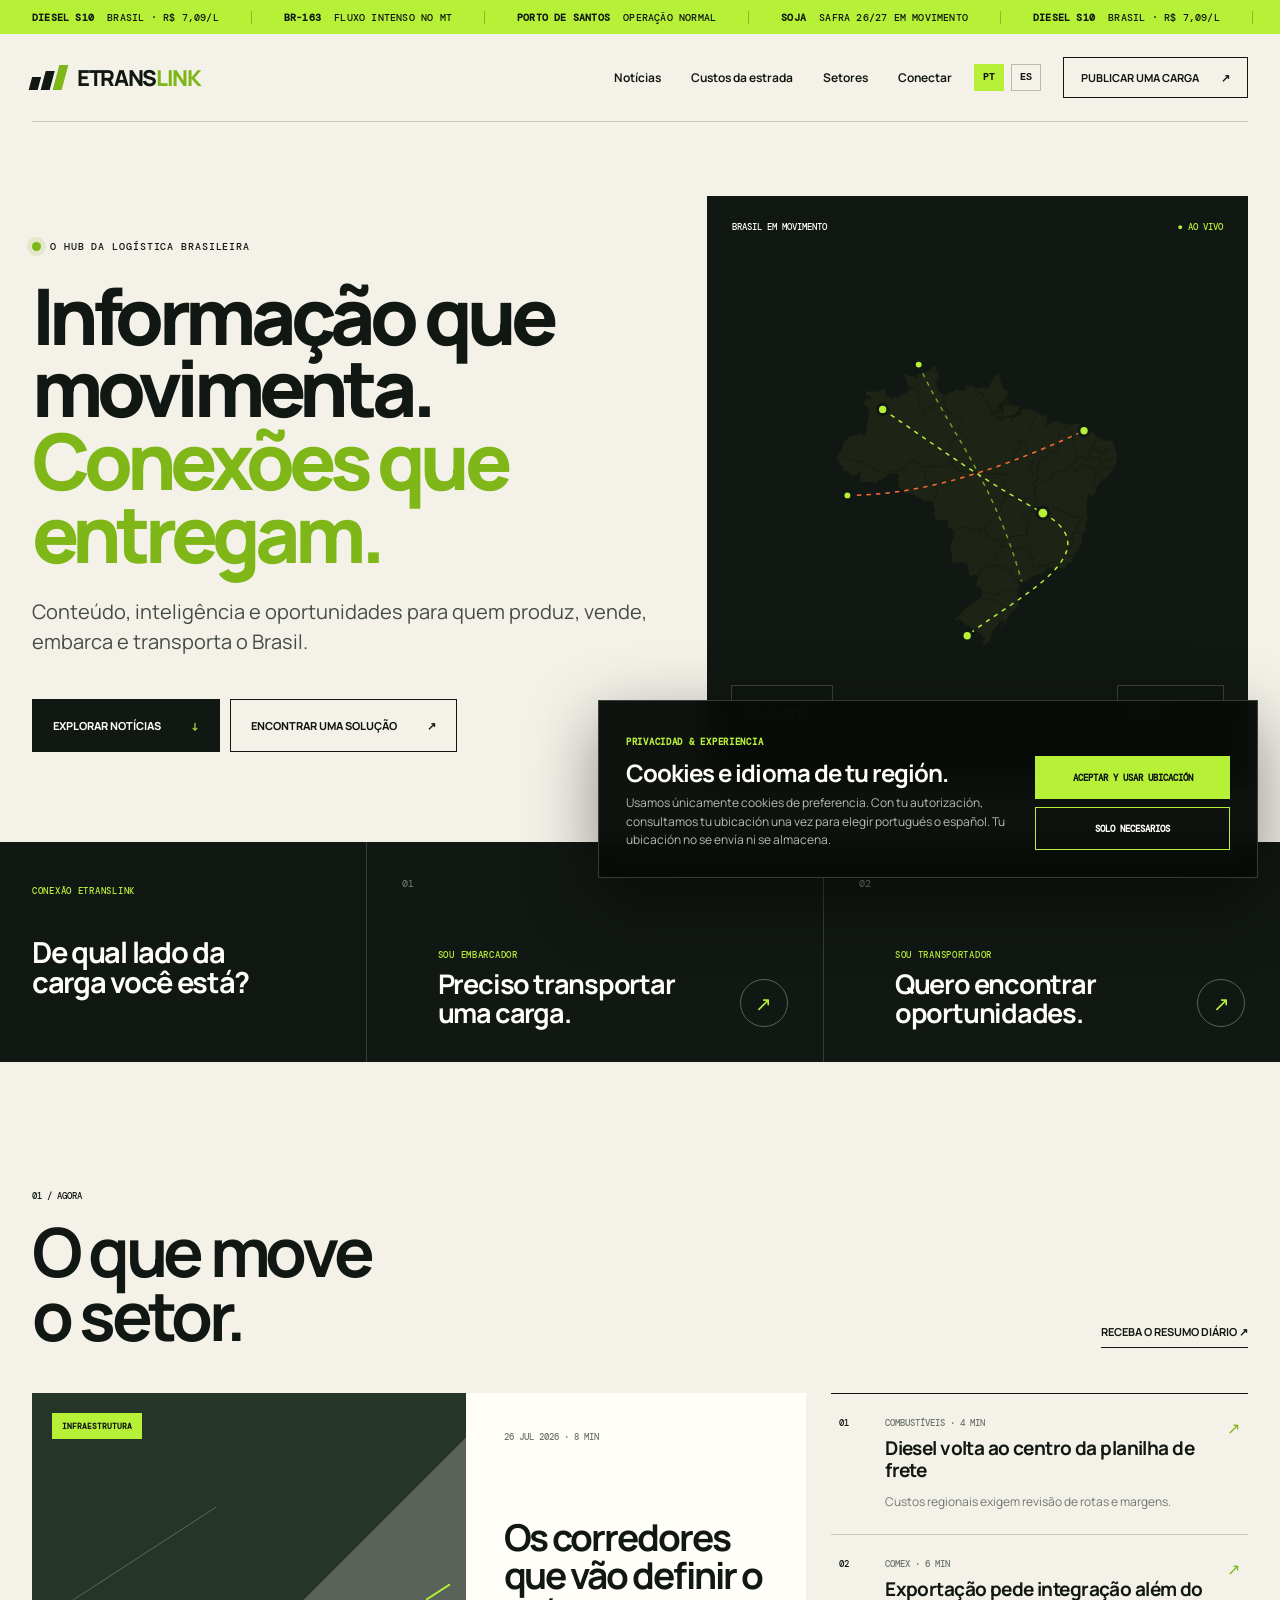
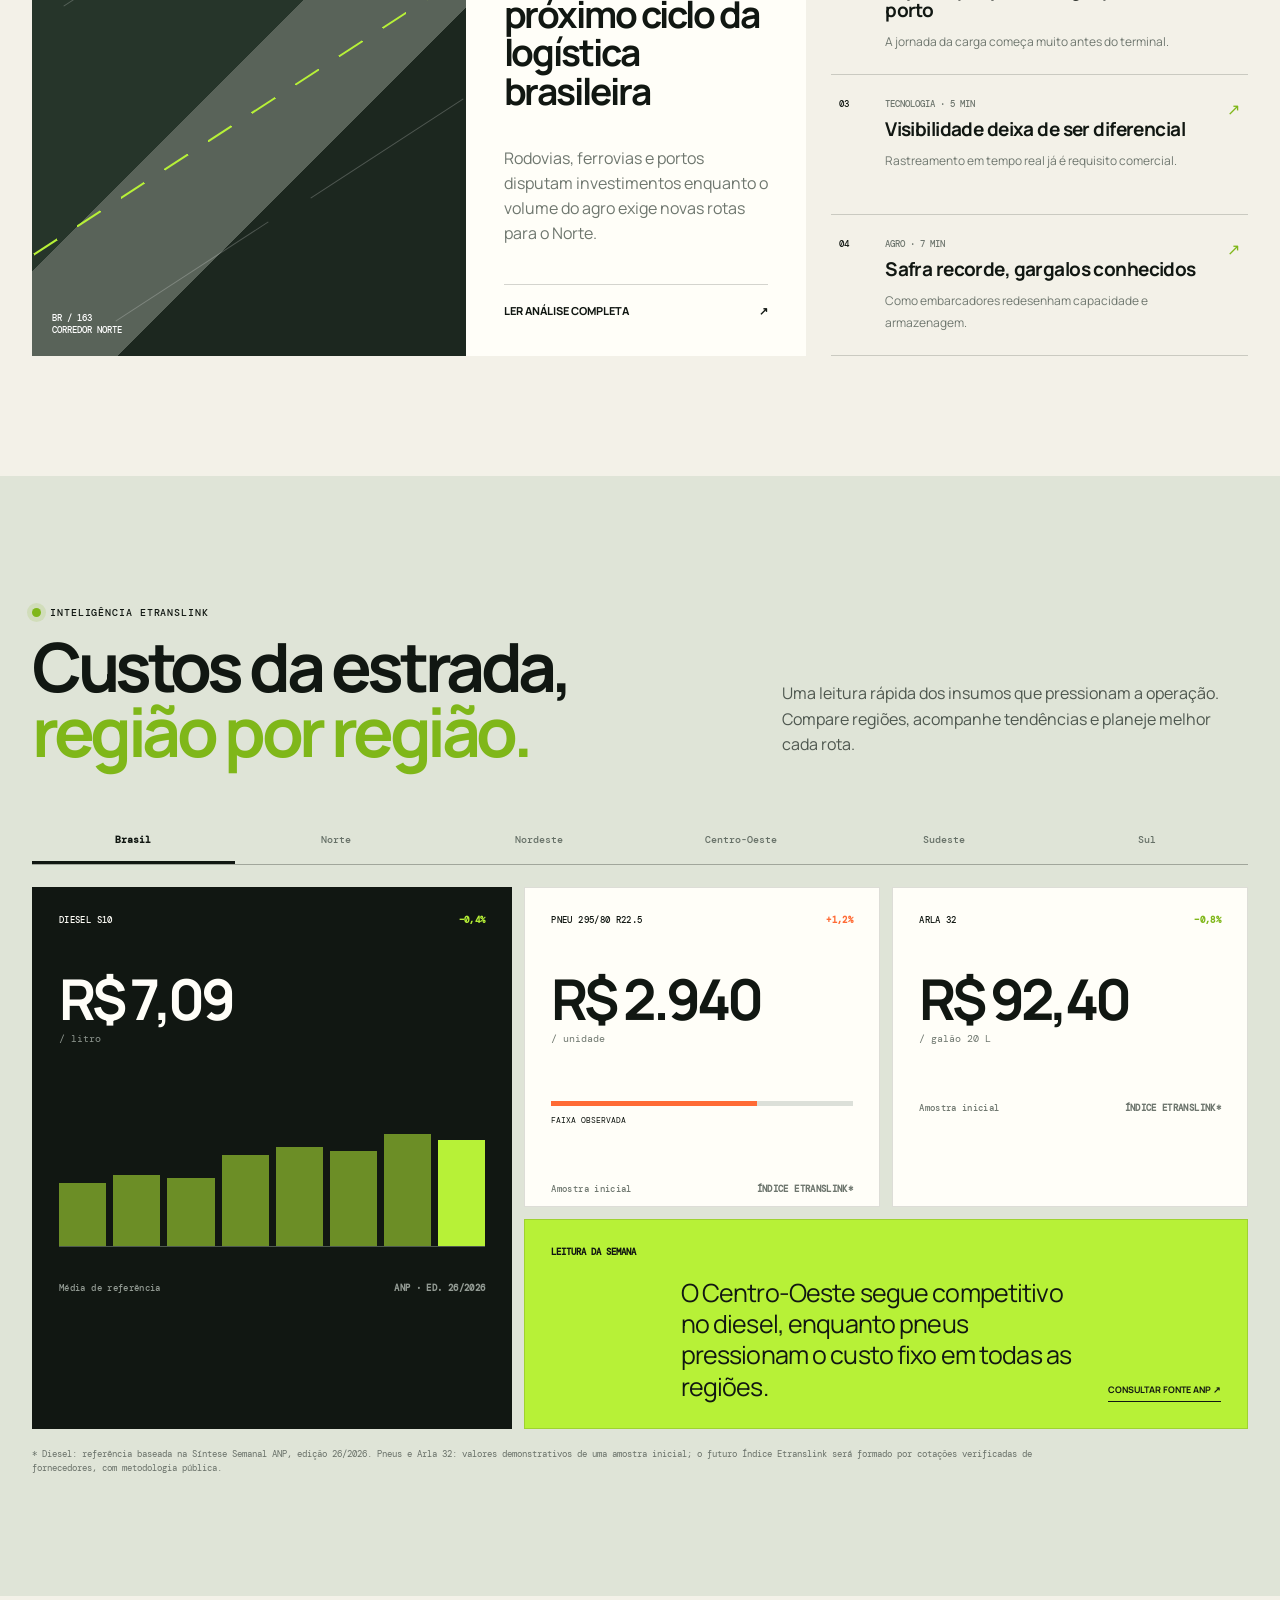
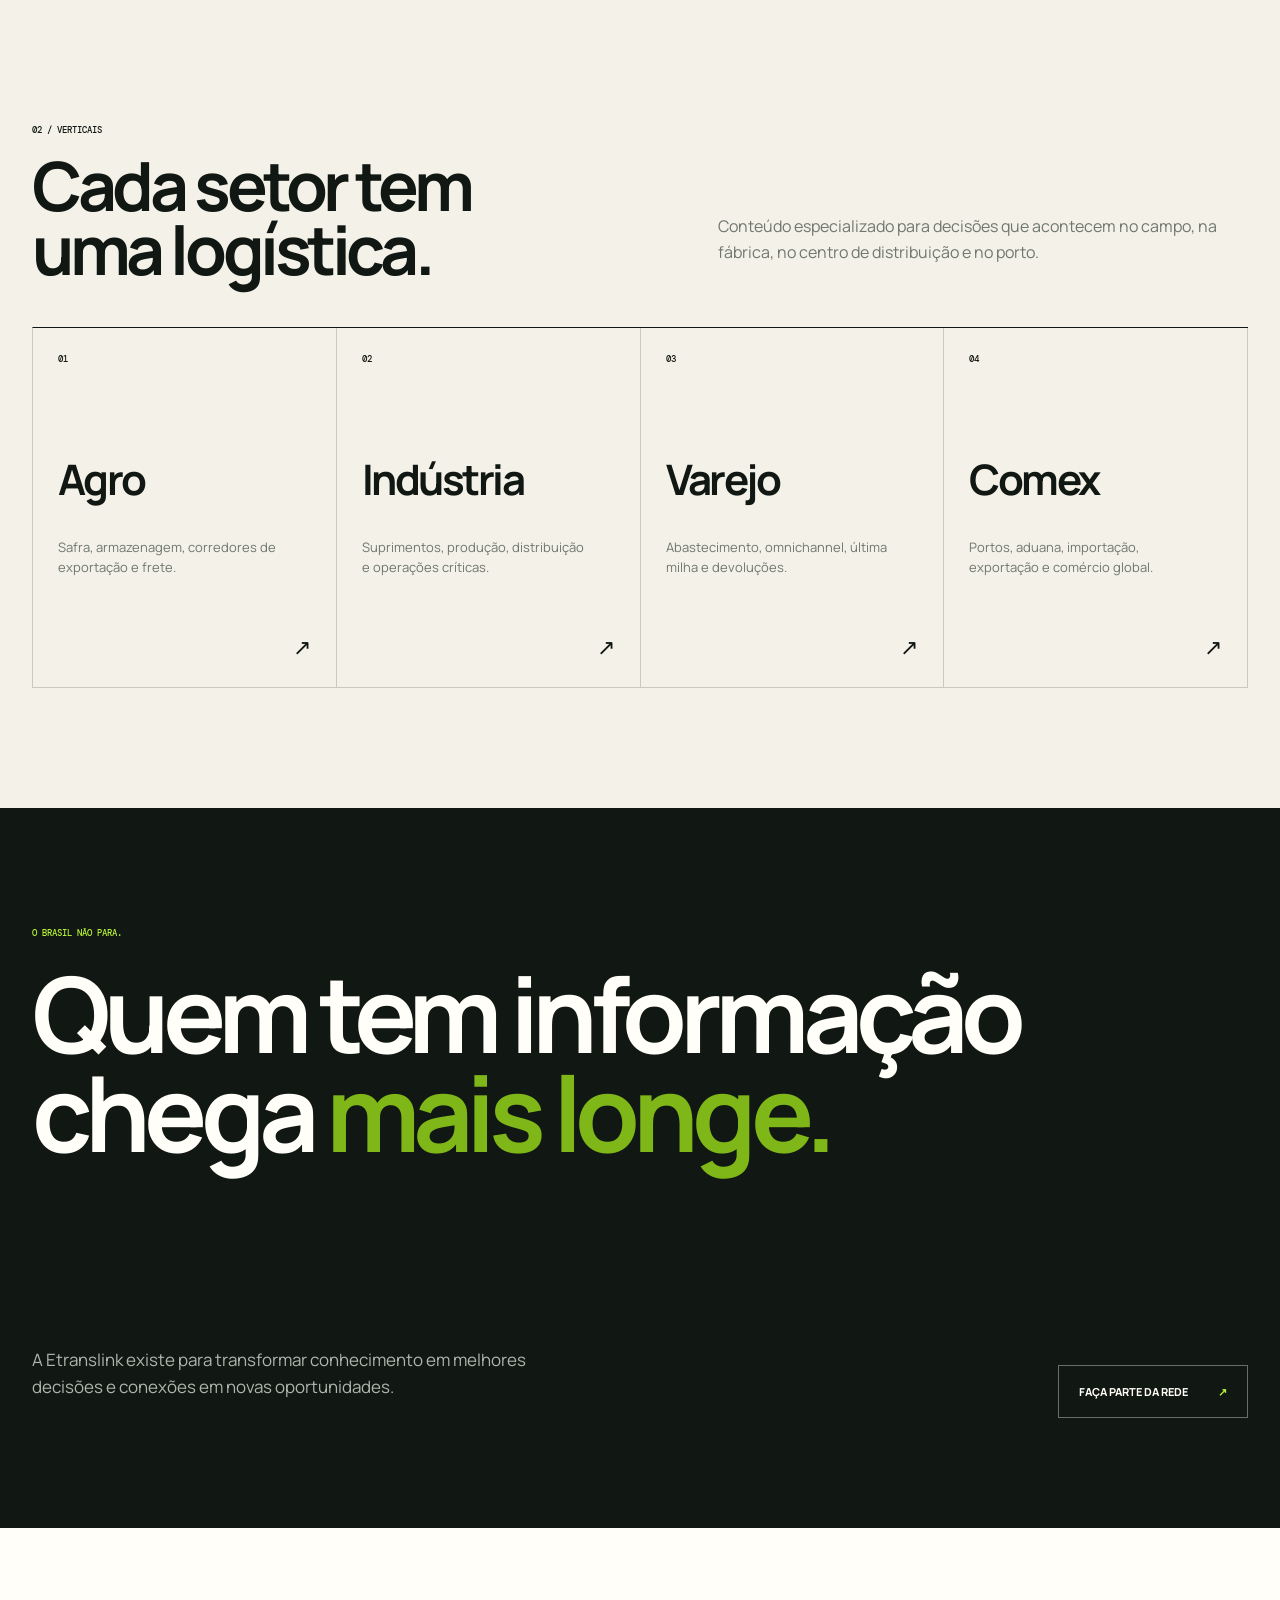
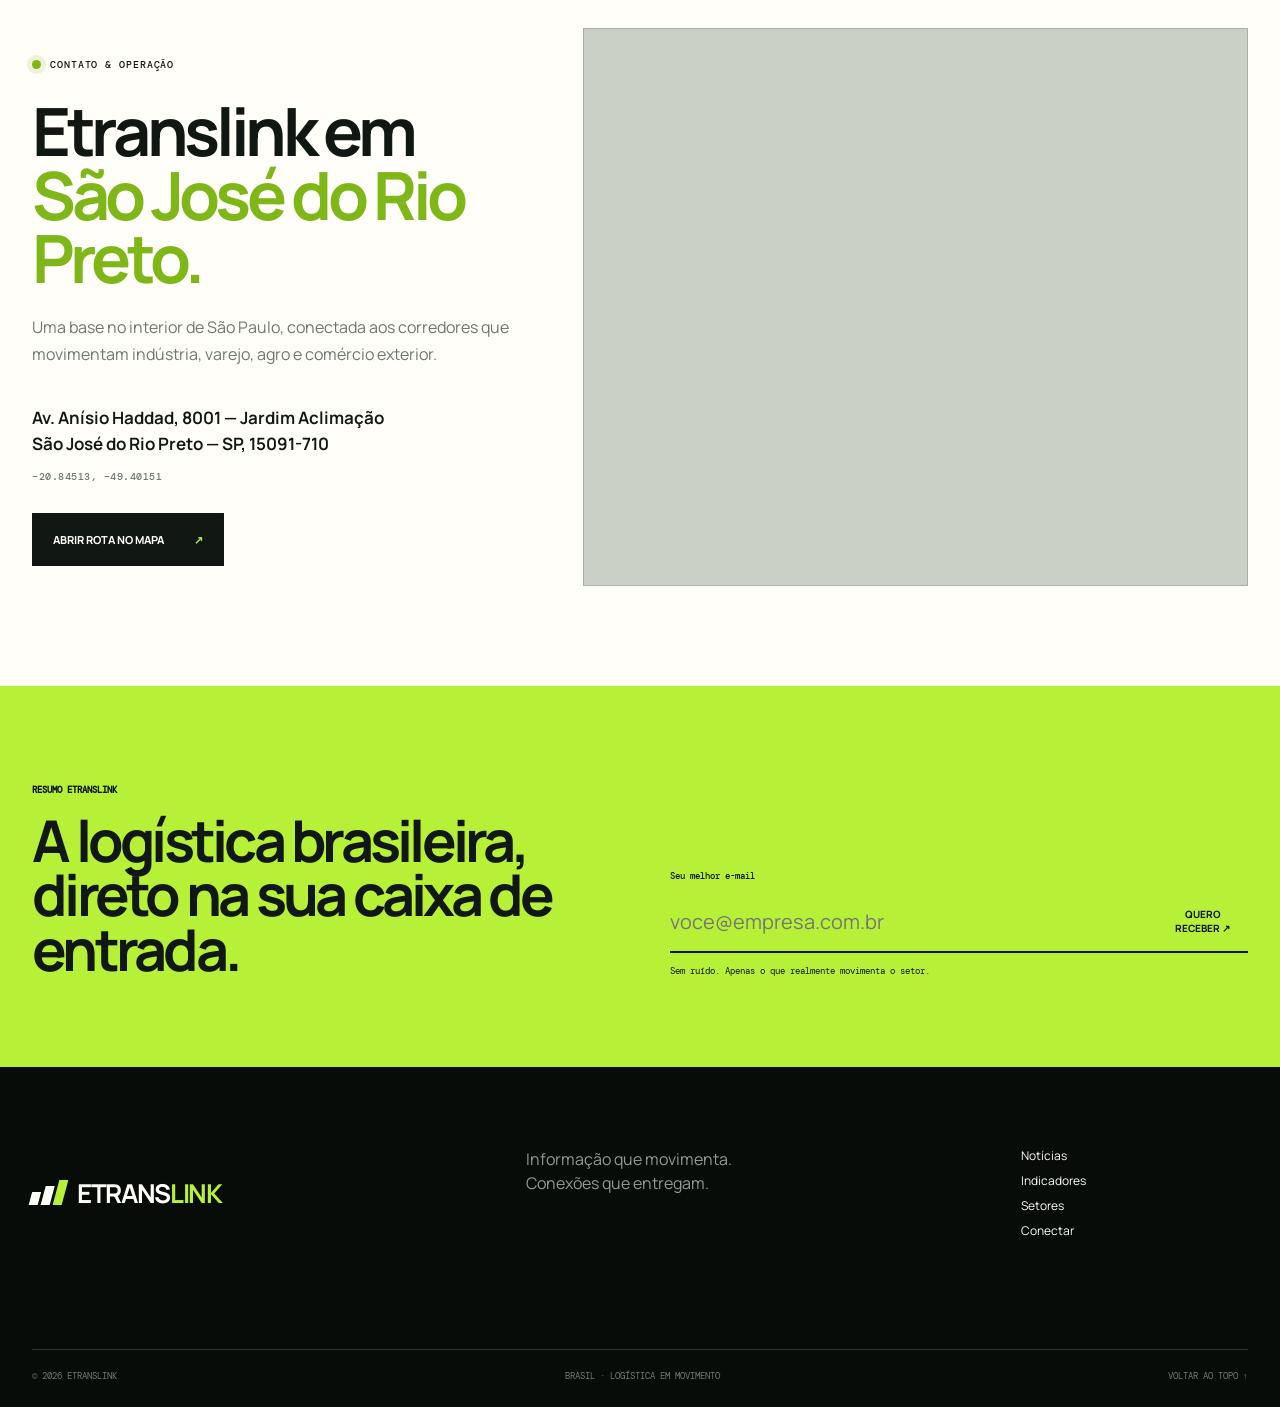
==== commit 0127279f: "Add consent, location routing and contact office" ====
--- a/index.html
+++ b/index.html
@@ -16,8 +16,8 @@
     <meta property="og:title" content="Etranslink — O hub da logística brasileira" />
     <meta property="og:description" content="Notícias, custos da estrada e conexões entre embarcadores e transportadores." />
     <meta property="og:url" content="https://etranslink.digital/pt-br/" />
-    <link rel="stylesheet" href="/styles.css?v=4" />
-    <script src="/app.js?v=2" defer></script>
+    <link rel="stylesheet" href="/styles.css?v=6" />
+    <script src="/app.js?v=3" defer></script>
     <script type="application/ld+json">
       {
         "@context": "https://schema.org",
@@ -26,6 +26,19 @@
         "url": "https://etranslink.digital/",
         "description": "Portal de notícias, inteligência e negócios para a logística brasileira.",
         "areaServed": "BR",
+        "address": {
+          "@type": "PostalAddress",
+          "streetAddress": "Av. Anísio Haddad, 8001 - Jardim Aclimação",
+          "addressLocality": "São José do Rio Preto",
+          "addressRegion": "SP",
+          "postalCode": "15091-710",
+          "addressCountry": "BR"
+        },
+        "geo": {
+          "@type": "GeoCoordinates",
+          "latitude": -20.8451335,
+          "longitude": -49.4015081
+        },
         "knowsAbout": ["Logística", "Transporte rodoviário", "Supply chain", "Agronegócio", "Indústria", "Varejo", "Importação", "Exportação"]
       }
     </script>
@@ -227,6 +240,23 @@
         </div>
       </section>
 
+      <section class="office" id="contato">
+        <div class="office-copy">
+          <p class="eyebrow"><span></span> CONTATO & OPERAÇÃO</p>
+          <h2>Etranslink em<br /><em>São José do Rio Preto.</em></h2>
+          <p>Uma base no interior de São Paulo, conectada aos corredores que movimentam indústria, varejo, agro e comércio exterior.</p>
+          <address>
+            Av. Anísio Haddad, 8001 — Jardim Aclimação<br />
+            São José do Rio Preto — SP, 15091-710
+          </address>
+          <p class="office-coordinates">−20.84513, −49.40151</p>
+          <a class="button primary" href="https://www.google.com/maps/dir/?api=1&amp;destination=-20.8451335%2C-49.4015081" target="_blank" rel="noopener noreferrer">Abrir rota no mapa <span>↗</span></a>
+        </div>
+        <div class="office-map">
+          <iframe title="Mapa do escritório Etranslink em São José do Rio Preto" src="https://www.openstreetmap.org/export/embed.html?bbox=-49.4075%2C-20.8511%2C-49.3955%2C-20.8391&amp;layer=mapnik&amp;marker=-20.8451335%2C-49.4015081" loading="lazy" referrerpolicy="no-referrer-when-downgrade"></iframe>
+        </div>
+      </section>
+
       <section class="newsletter" id="newsletter">
         <div><span>RESUMO ETRANSLINK</span><h2>A logística brasileira,<br />direto na sua caixa de entrada.</h2></div>
         <form id="newsletter-form">
@@ -262,5 +292,16 @@
     </dialog>
 
     <div class="toast" id="toast" role="status" aria-live="polite"></div>
+    <aside class="consent-banner" id="consent-banner" aria-labelledby="consent-title" aria-modal="true" role="dialog" hidden>
+      <div class="consent-copy">
+        <span id="consent-eyebrow">PRIVACIDADE & EXPERIÊNCIA</span>
+        <h2 id="consent-title">Cookies e idioma da sua região.</h2>
+        <p id="consent-text">Usamos apenas cookies de preferência. Com sua autorização, consultamos sua localização uma vez para escolher português ou espanhol. Sua localização não é enviada nem armazenada.</p>
+      </div>
+      <div class="consent-actions">
+        <button type="button" class="consent-primary" id="consent-location">Aceitar e usar localização</button>
+        <button type="button" class="consent-secondary" id="consent-essential">Somente necessários</button>
+      </div>
+    </aside>
   </body>
 </html>
--- a/styles.css
+++ b/styles.css
@@ -114,7 +114,18 @@
 .continental-insight blockquote { max-width: 800px; margin: 0; font-size: clamp(20px, 2.5vw, 35px); line-height: 1.15; letter-spacing: -.04em; }
 .south-america-cost { color: var(--text-inverse); background: var(--deep-ink); }
 .south-america-cost .cost-heading > p { color: #bdc8bf; }
-.south-america-cost .eyebrow { color: var(--signal-green); }
+.south-america-cost .eyebrow {
+  width: max-content;
+  padding: 9px 12px;
+  color: var(--deep-ink);
+  background: var(--signal-green);
+  font-weight: 700;
+  line-height: 1.2;
+}
+.south-america-cost .eyebrow > span {
+  background: var(--deep-ink);
+  box-shadow: none;
+}
 .south-america-cost .country-price-grid { border-color: #405044; }
 .south-america-cost .country-price-grid article {
   color: var(--text-inverse);
@@ -236,6 +247,25 @@
 .newsletter input { width: 100%; padding: 16px 0; border: 0; outline: 0; background: transparent; font-size: 20px; }
 .newsletter button { border: 0; background: transparent; font-size: 10px; font-weight: 750; text-transform: uppercase; cursor: pointer; }
 .newsletter small { display: block; margin-top: 12px; font: 400 9px "DM Mono", monospace; }
+.office { padding: 100px max(32px, calc((100% - 1480px) / 2)); display: grid; grid-template-columns: .85fr 1.15fr; gap: 60px; align-items: stretch; background: var(--white); }
+.office-copy { padding: 20px 0; }
+.office-copy h2 { margin: 28px 0 24px; font-size: clamp(42px, 5.2vw, 76px); line-height: .96; letter-spacing: -.065em; }
+.office-copy h2 em { color: var(--green-dark); font-style: normal; }
+.office-copy > p:not(.eyebrow):not(.office-coordinates) { max-width: 590px; color: var(--muted); line-height: 1.65; }
+.office-copy address { margin: 38px 0 12px; font-size: 17px; font-style: normal; font-weight: 650; line-height: 1.55; }
+.office-coordinates { margin: 0 0 30px; color: var(--muted); font: 500 10px "DM Mono", monospace; letter-spacing: .05em; }
+.office-copy .button { width: max-content; }
+.office-map { min-height: 480px; overflow: hidden; border: 1px solid var(--line); background: #cad0c5; }
+.office-map iframe { width: 100%; height: 100%; min-height: 480px; border: 0; filter: grayscale(1) contrast(1.08); }
+.consent-banner { position: fixed; z-index: 1200; right: 22px; bottom: 22px; width: min(660px, calc(100% - 44px)); padding: 27px; display: grid; grid-template-columns: 1fr auto; gap: 28px; align-items: end; border: 1px solid rgba(255,255,255,.2); background: rgba(8,12,9,.97); box-shadow: 0 22px 70px rgba(0,0,0,.42); color: var(--white); backdrop-filter: blur(16px); }
+.consent-banner[hidden] { display: none; }
+.consent-copy > span { color: var(--green); font: 700 9px "DM Mono", monospace; letter-spacing: .08em; }
+.consent-copy h2 { margin: 10px 0 9px; font-size: 24px; line-height: 1.05; letter-spacing: -.04em; }
+.consent-copy p { max-width: 430px; margin: 0; color: #b5bdb6; font-size: 12px; line-height: 1.55; }
+.consent-actions { min-width: 195px; display: grid; gap: 8px; }
+.consent-actions button { min-height: 43px; padding: 0 14px; border: 1px solid var(--green); font: 700 9px "DM Mono", monospace; text-transform: uppercase; cursor: pointer; }
+.consent-primary { background: var(--green); color: var(--ink); }
+.consent-secondary { background: transparent; color: var(--white); }
 footer { padding: 80px max(32px, calc((100% - 1480px) / 2)) 25px; display: grid; grid-template-columns: 1fr 1fr .5fr; gap: 40px; background: #080c09; color: var(--white); }
 .footer-brand .brand-mark i { background: var(--white); }.footer-brand .brand-mark i:last-child { background: var(--green); }
 .footer-brand strong { font-size: 26px; }.footer-brand em { color: var(--green); }
@@ -309,6 +339,10 @@
   .manifesto { min-height: 650px; padding: 80px 14px; }
   .manifesto-bottom { align-items: start; flex-direction: column; gap: 30px; }
   .newsletter { padding: 70px 14px; }
+  .office { padding: 70px 14px; grid-template-columns: 1fr; gap: 30px; }
+  .office-map, .office-map iframe { min-height: 320px; }
+  .consent-banner { right: 12px; bottom: 12px; width: calc(100% - 24px); padding: 20px; grid-template-columns: 1fr; gap: 18px; }
+  .consent-actions { min-width: 0; }
   .newsletter form > div { display: grid; }
   .newsletter button { padding: 15px 0; text-align: left; }
   footer { padding: 60px 14px 20px; grid-template-columns: 1fr; }
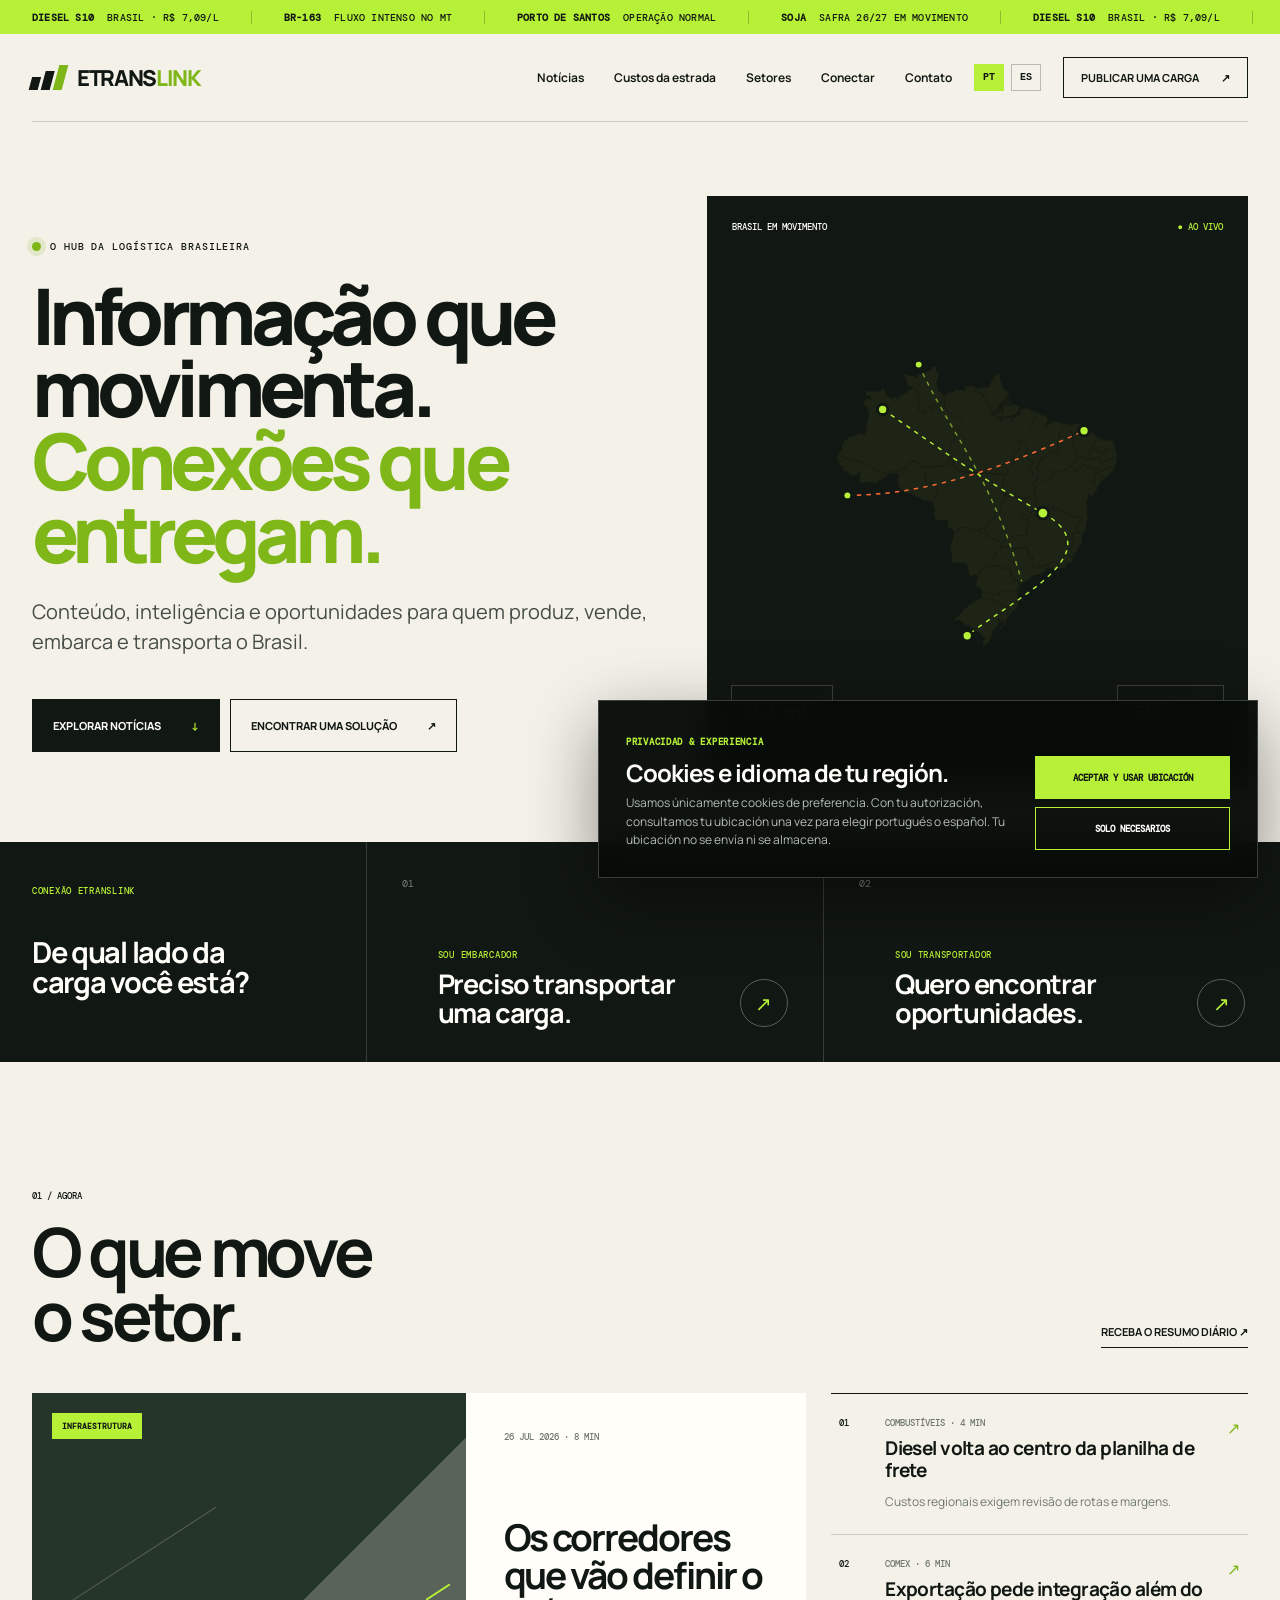
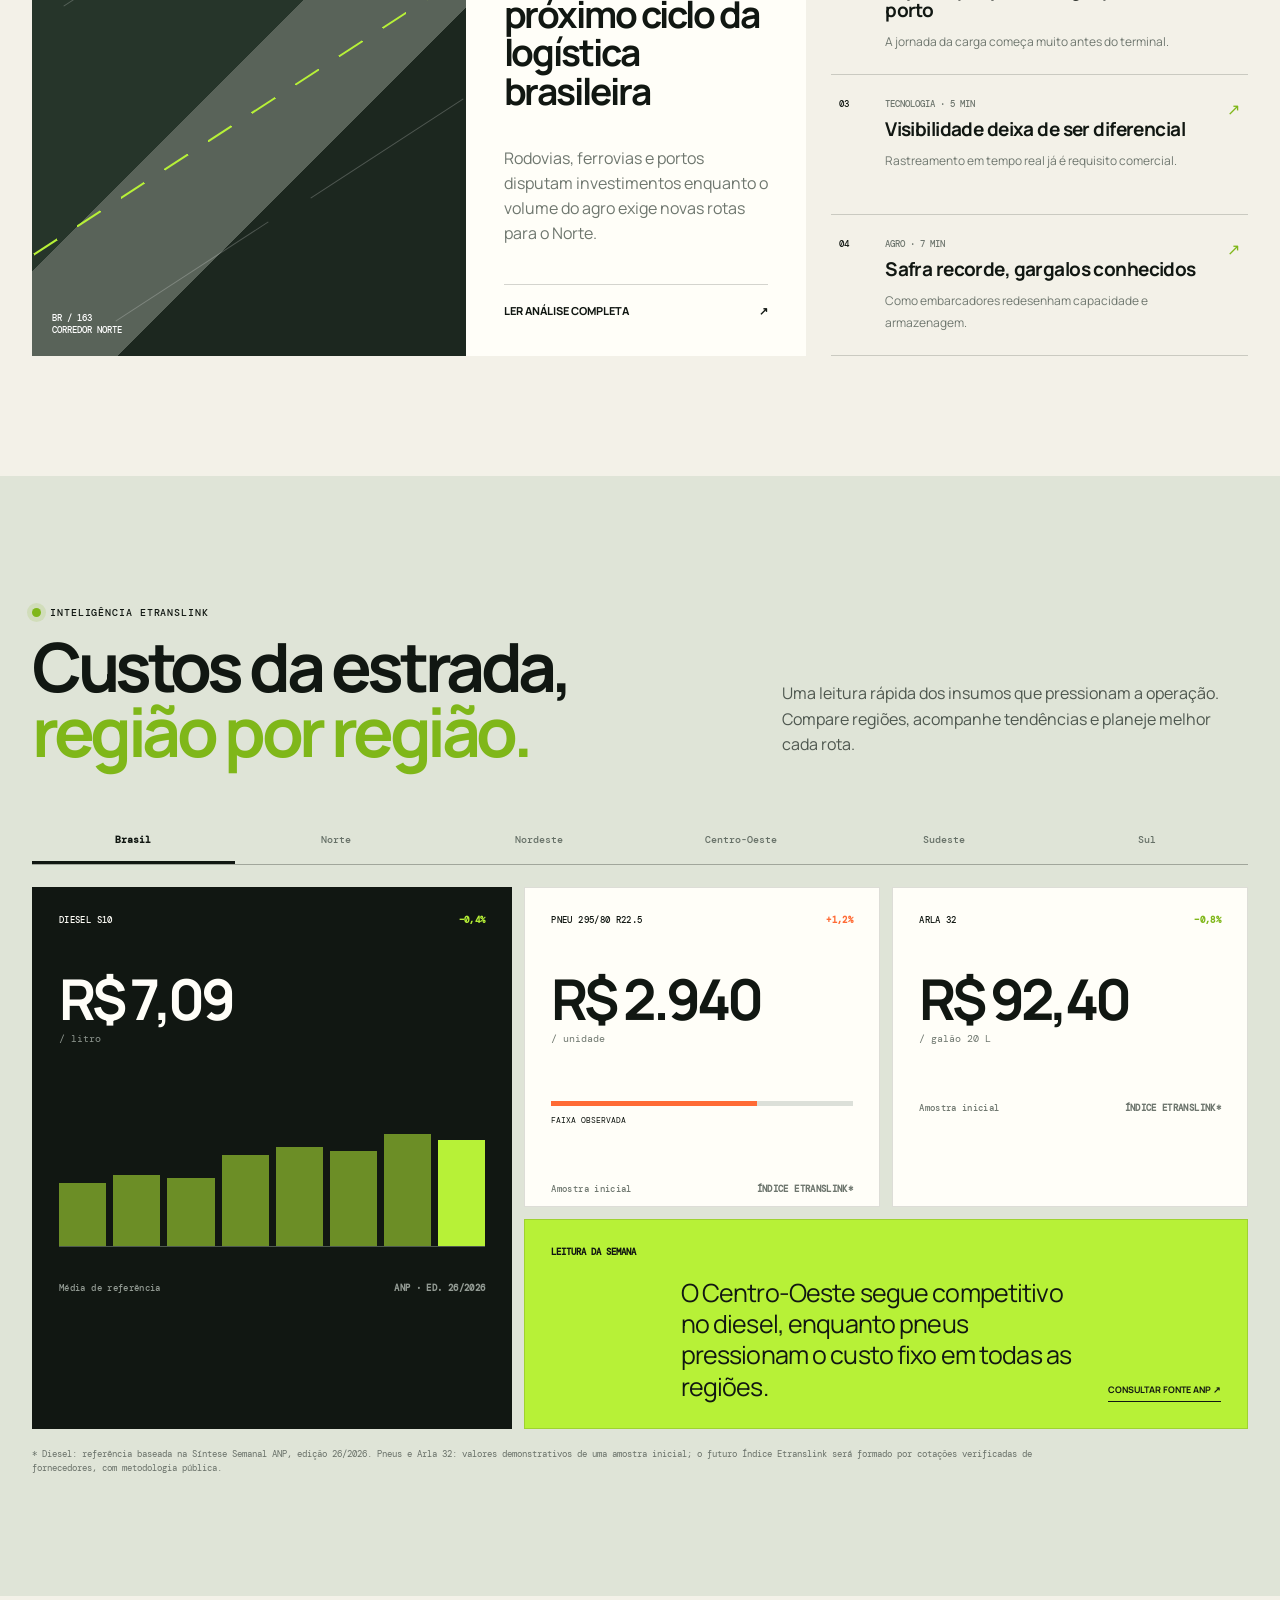
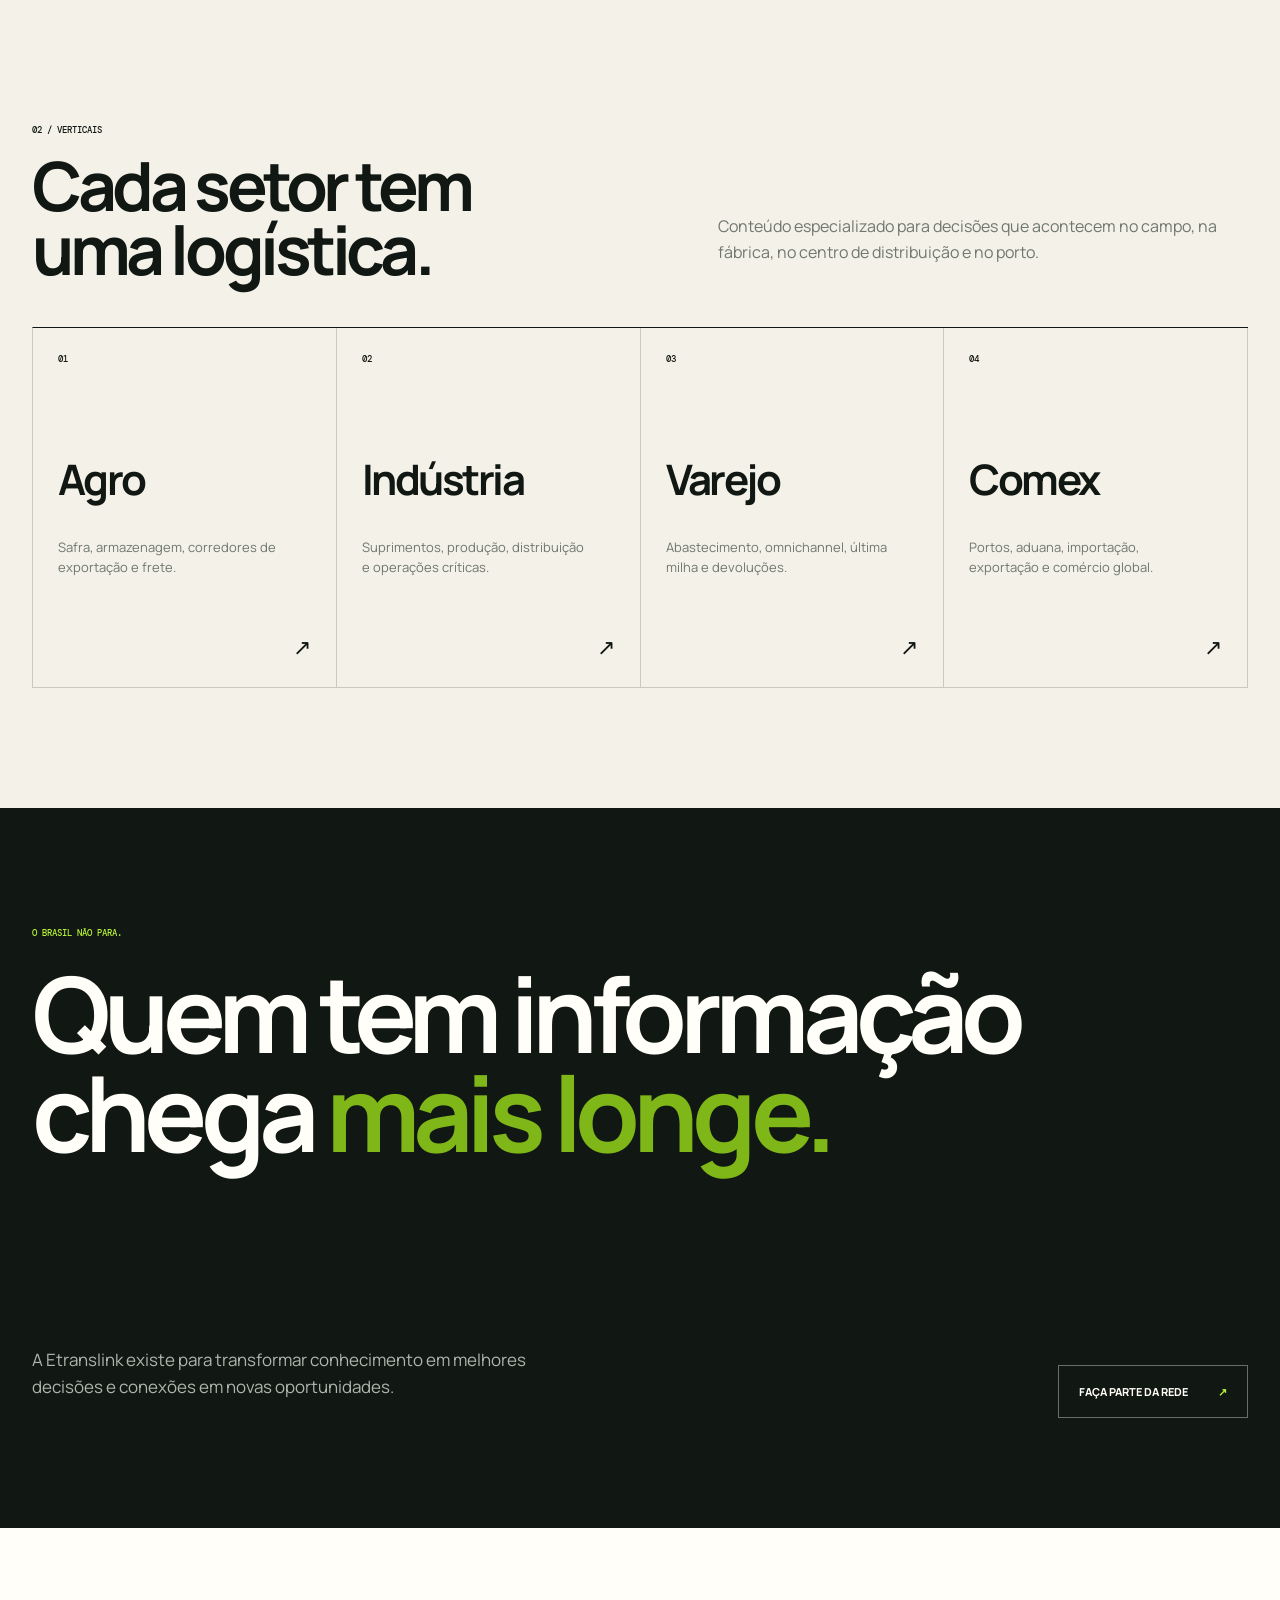
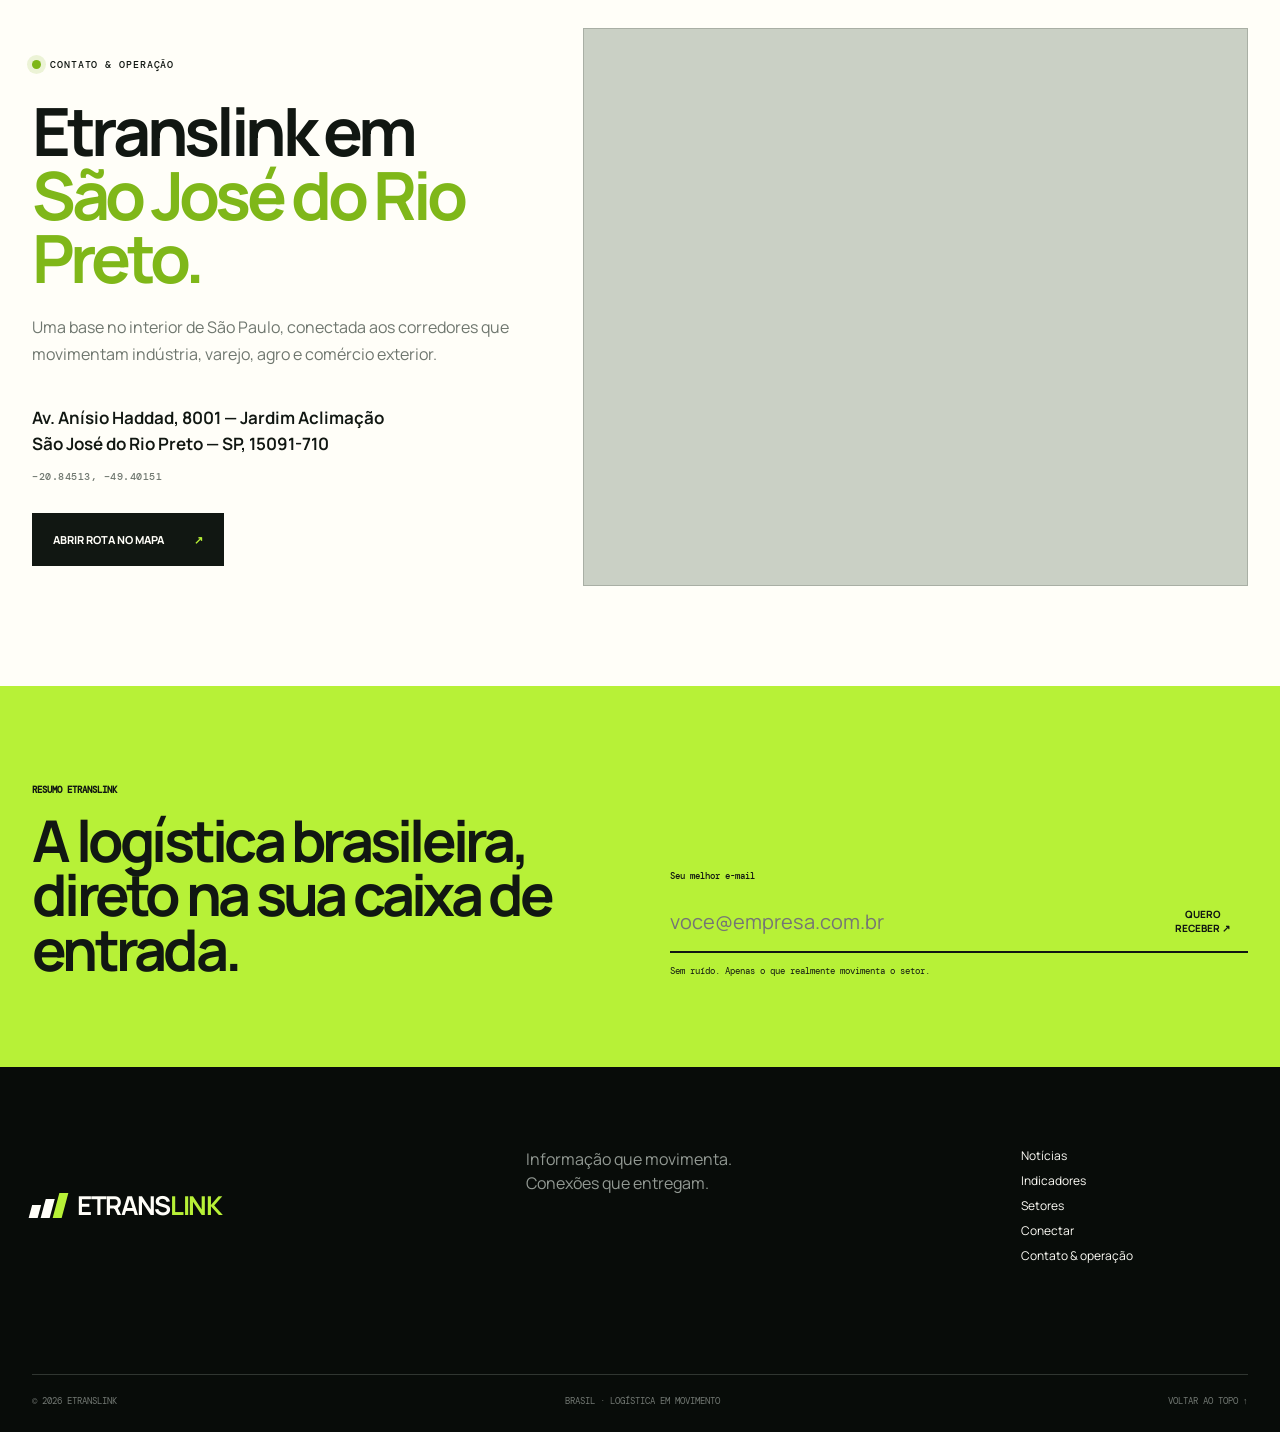
==== commit 888d24de: "Add contact links to Etranslink navigation" ====
--- a/index.html
+++ b/index.html
@@ -16,6 +16,8 @@
     <meta property="og:title" content="Etranslink — O hub da logística brasileira" />
     <meta property="og:description" content="Notícias, custos da estrada e conexões entre embarcadores e transportadores." />
     <meta property="og:url" content="https://etranslink.digital/pt-br/" />
+    <link rel="icon" href="/favicon.svg" type="image/svg+xml" sizes="any" />
+    <link rel="shortcut icon" href="/favicon.svg" />
     <link rel="stylesheet" href="/styles.css?v=6" />
     <script src="/app.js?v=3" defer></script>
     <script type="application/ld+json">
@@ -67,6 +69,7 @@
         <a href="#custos">Custos da estrada</a>
         <a href="#setores">Setores</a>
         <a href="#conectar">Conectar</a>
+        <a href="#contato">Contato</a>
       </nav>
       <nav class="language-nav" aria-label="Idiomas"><a href="/pt-br/" aria-current="page">PT</a><a href="/es/">ES</a></nav>
       <button class="menu-toggle" aria-expanded="false" aria-controls="mobile-nav">Menu</button>
@@ -77,6 +80,7 @@
       <a href="#custos">Custos da estrada</a>
       <a href="#setores">Setores</a>
       <a href="#conectar">Conectar</a>
+      <a href="#contato">Contato</a>
       <span class="mobile-languages"><a href="/pt-br/" aria-current="page">PT</a><a href="/es/">ES</a></span>
     </div>
 
@@ -270,7 +274,7 @@
     <footer>
       <div class="footer-brand"><span class="brand-mark" aria-hidden="true"><i></i><i></i><i></i></span><strong>ETRANS<em>LINK</em></strong></div>
       <p>Informação que movimenta.<br />Conexões que entregam.</p>
-      <div><a href="#noticias">Notícias</a><a href="#custos">Indicadores</a><a href="#setores">Setores</a><a href="#conectar">Conectar</a></div>
+      <div><a href="#noticias">Notícias</a><a href="#custos">Indicadores</a><a href="#setores">Setores</a><a href="#conectar">Conectar</a><a href="#contato">Contato & operação</a></div>
       <div class="footer-bottom"><span>© 2026 ETRANSLINK</span><span>BRASIL · LOGÍSTICA EM MOVIMENTO</span><a href="#conteudo">VOLTAR AO TOPO ↑</a></div>
     </footer>
 
